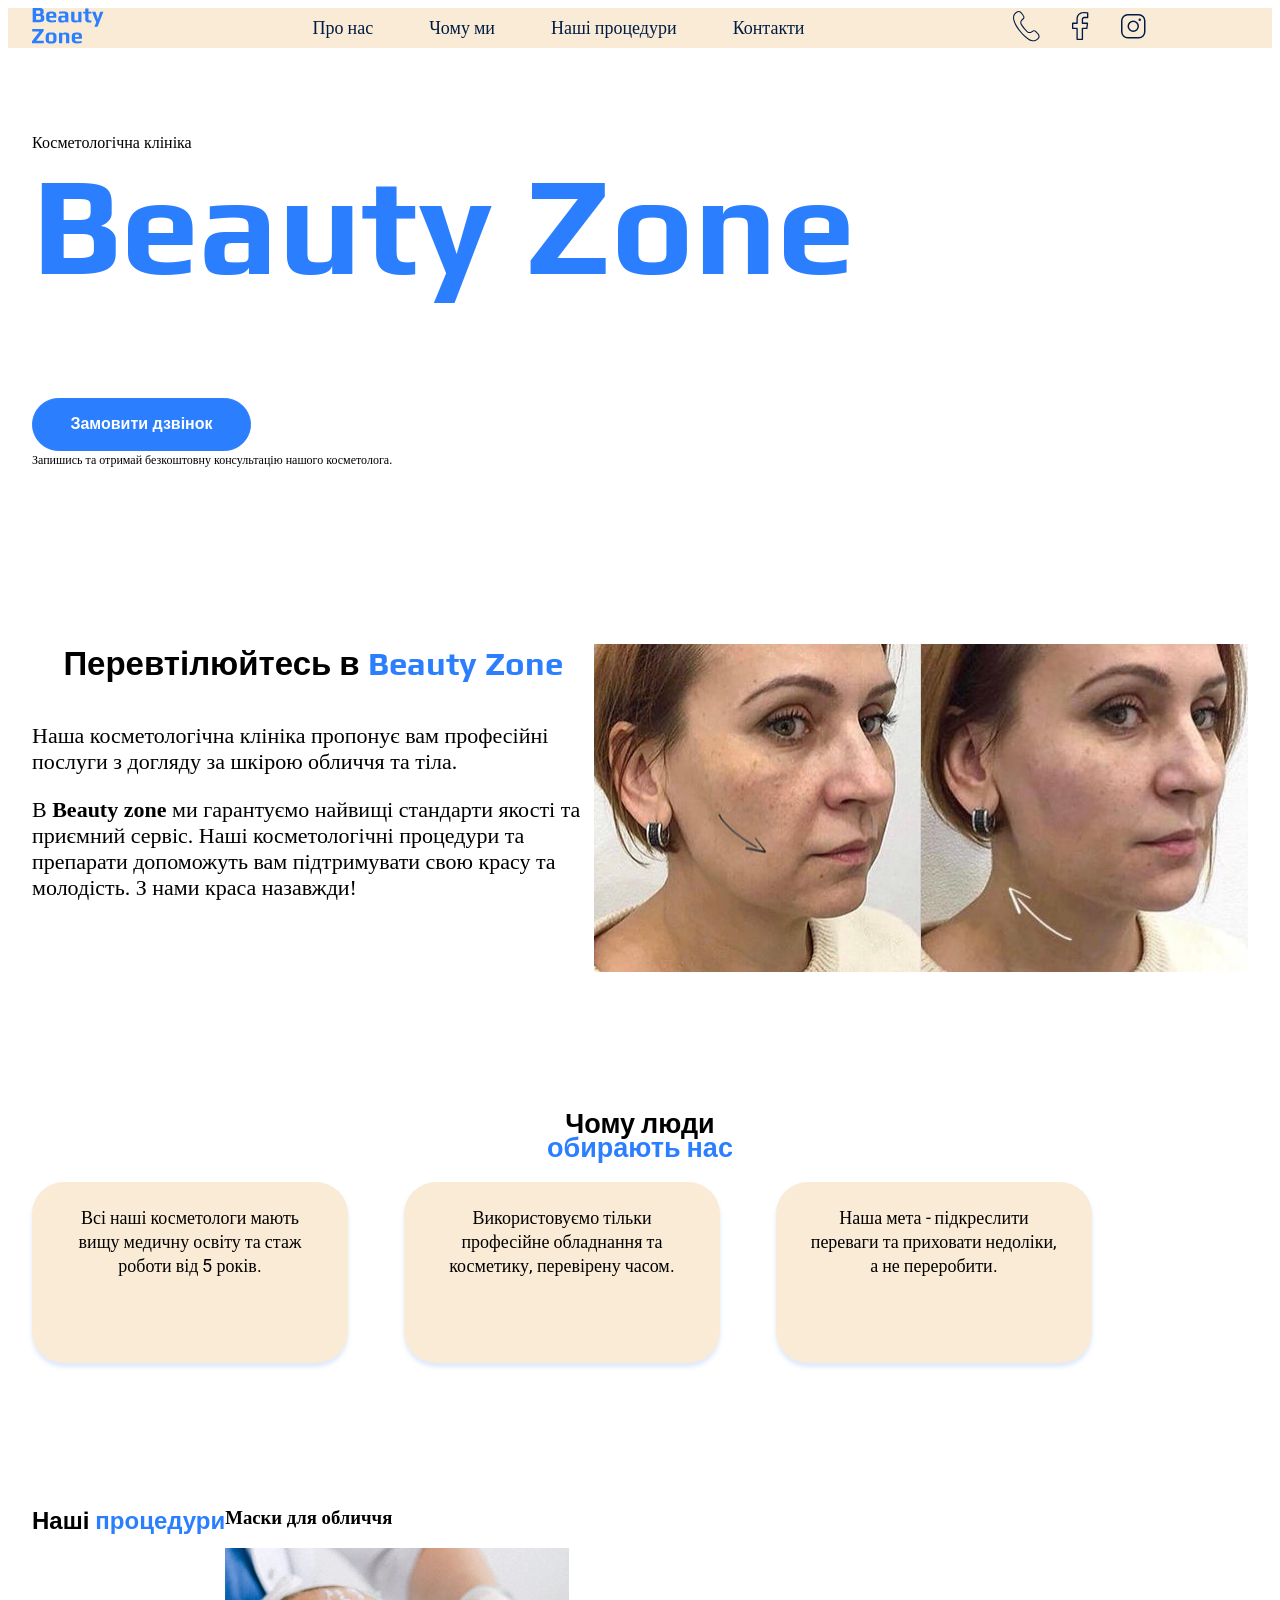
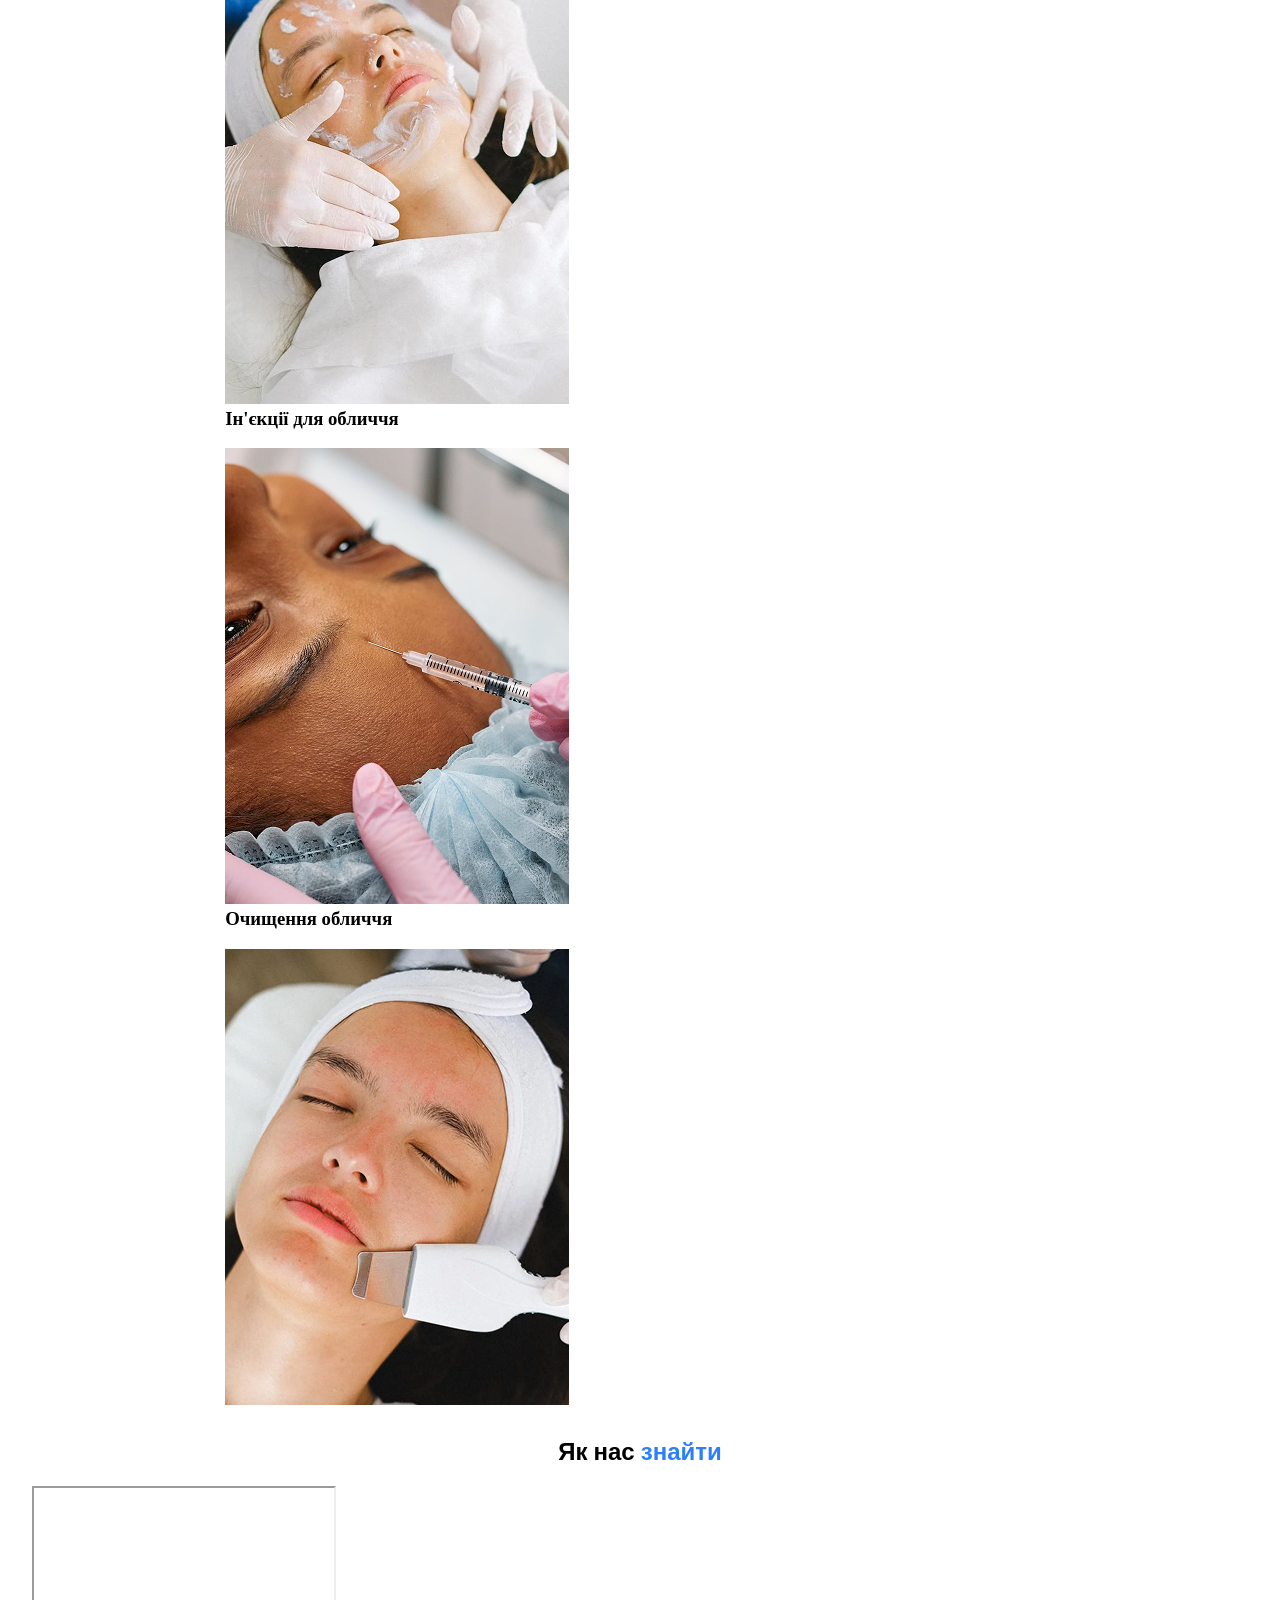
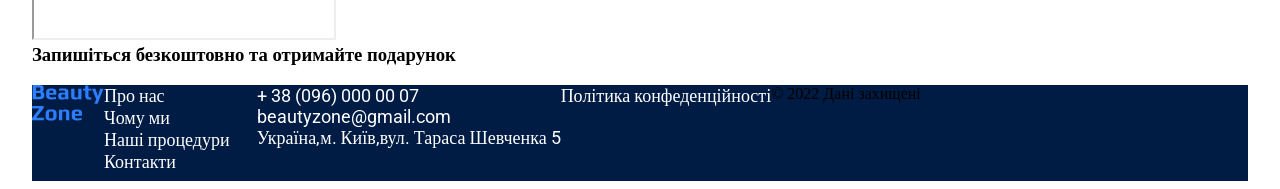
==== index.html @ d7141990 "111" ====
<!doctype html>
<html lang="uk">
  <head>
    <meta charset="UTF-8" />
    <meta http-equiv="X-UA-Compatible" content="IE=edge" />
    <meta name="viewport" content="width=device-width, initial-scale=1.0" />
    <title>Косметологічна клініка</title>
    <link rel="stylesheet" href="./css/style.css" />
  </head>
  <body>
    <header>
      <div class="container">
        <div class="header-container">
          <a href="#"><img src="./images/logo.svg" alt="Логотип" /> </a>
          <nav class="header-nav">
            <ul class="header-menu">
              <li><a class="header-link" href="#aboutus">Про нас</a></li>
              <li><a class="header-link" href="#Why_choose_us">Чому ми</a></li>
              <li>
                <a class="header-link" href="#our_procedures">Наші процедури</a>
              </li>
              <li><a class="header-link" href="#contacts">Контакти</a></li>
            </ul>
          </nav>
          <div class="follow-us-container">
            <ul class="follow-us">
              <li>
                <a href="#"><img src="./images/call.svg" alt="call" /></a>
              </li>
              <li>
                <a href="#"><img src="./images/facebook.svg" alt="FB" /></a>
              </li>
              <li>
                <a href="#"><img src="./images/Insta.svg" alt="insta" /></a>
              </li>
            </ul>
          </div>
        </div>
      </div>
    </header>
    <main>
      <section class="mainSection">
        <div class="container">
          <div class="maintitle-container">
            <p>Косметологічна клініка</p>
            <h1 class="main-title">Beauty Zone</h1>
            <button class="button-primary" type="button">
              Замовити дзвінок
            </button>
            <p class="button-paragraf">
              Запишись та отримай безкоштовну консультацію нашого косметолога.
            </p>
          </div>
        </div>
      </section>
      <section class="aboutus-section" id="aboutus">
        <div class="container">
          <div class="aboutus-container">
            <div class="aboutus-text">
              <h2 class="aboutus section-title">
                Перевтілюйтесь в <span class="title-span">Beauty Zone</span>
              </h2>
              <p>
                Наша косметологічна клініка пропонує вам професійні послуги з
                догляду за шкірою обличчя та тіла.
              </p>
              <p>
                B <b>Beauty zone</b> ми гарантуємо найвищі стандарти якості та
                приємний сервіс. Наші косметологічні процедури та препарати
                допоможуть вам підтримувати свою красу та молодість. З нами
                краса назавжди!
              </p>
            </div>
            <img src="./images/beautydown.jpg" alt="beautydown" />
            <img src="./images/beautyup.jpg" alt="beautyup" />
          </div>
        </div>
      </section>
      <section class="Whychooseus-section" id="Why_choose_us">
        <div class="container">
          <h2 class="section-title">
            Чому люди <br />
            <span class="title-span">обирають нас</span>
          </h2>
          <div class="Whychooseus-container">
            <div class="card Why-chooseus-1">
              <p>
                Всі наші косметологи мають вищу медичну освіту та стаж роботи
                від 5 років.
              </p>
            </div>
            <div class="card Why-chooseus-2">
              <p>
                Використовуємо тільки професійне обладнання та косметику,
                перевірену часом.
              </p>
            </div>
            <div class="card Why-chooseus-3">
              <p>
                Наша мета - підкреслити переваги та приховати недоліки, а не
                переробити.
              </p>
            </div>
          </div>
        </div>
      </section>
      <section class="ourprocedures-section" id="our_procedures">
        <div class="container">
          <div class="ourprocedures-container">
            <h2 class="section-title">
              Наші <span class="title-span">процедури</span>
            </h2>
            <ul>
              <li>
                <h3>Маски для обличчя</h3>
                <img src="./images/face_mask.png" alt="face_mask" />
              </li>
              <li>
                <h3>Ін'єкції для обличчя</h3>
                <img src="./images/injections.png" alt="injections" />
              </li>
              <li>
                <h3>Очищення обличчя</h3>
                <img src="./images/cleansing.png" alt="cleansing" />
              </li>
            </ul>
          </div>
        </div>
      </section>
      <section class="contacts" id="contacts">
        <div class="container">
          <h2 class="section-title">
            Як нас <span class="title-span">знайти</span>
          </h2>
          <iframe
            class="contact-section__map"
            src="https://www.google.com/maps/embed?pb=!1m18!1m12!1m3!1d2540.1638708344112!2d30.48904481563916!3d50.456673094797736!2m3!1f0!2f0!3f0!3m2!1i1024!2i768!4f13.1!3m3!1m2!1s0x40d4ce637bfe1717%3A0x5370c2254ad1b952!2z0YPQuy4g0KHQtdGH0LXQstGL0YUg0KHRgtGA0LXQu9GM0YbQvtCyLCA1NCwg0JrQuNC10LIsIDAyMDAw!5e0!3m2!1sru!2sua!4v1676051015463!5m2!1sru!2sua"
            allowfullscreen=""
            loading="lazy"
            referrerpolicy="no-referrer-when-downgrade"
          ></iframe>
          <article>
            <h3>Запишіться <span>безкоштовно</span> та отримайте подарунок</h3>
          </article>
        </div>
      </section>
    </main>
    <footer>
      <div class="container">
        <div class="footer-container">
          <a href="#"><img src="./images/logo.svg" alt="Логотип" /> </a>
          <nav class="footer-nav">
            <ul class="footer menu">
              <li><a class="footer-link" href="#aboutus">Про нас</a></li>
              <li><a class="footer-link" href="#Why_choose_us">Чому ми</a></li>
              <li>
                <a class="footer-link" href="#our_procedures">Наші процедури</a>
              </li>
              <li><a class="footer-link" href="#contacts">Контакти</a></li>
            </ul>
          </nav>
          <ul class="follow us">
            <li>
              <a href="#"><img src="./images/call.svg" alt="call" /></a>
            </li>
            <li>
              <a href="#"><img src="./images/facebook.svg" alt="FB" /></a>
            </li>
            <li>
              <a href="#"><img src="./images/Insta.svg" alt="insta" /></a>
            </li>
          </ul>

          <address>
            <ul>
              <li>
                <a class="footer-link" href="tel:+380960000007"
                  >+ 38 (096) 000 00 07
                </a>
              </li>
              <li>
                <a
                  class="footer-link"
                  href="mailto:beautyzone@gmail.com"
                  target="_blank"
                  >beautyzone@gmail.com
                </a>
              </li>
              <li>
                <a
                  class="footer-link"
                  href="https://maps.app.goo.gl/57GWbXiyNkMdQF5n7"
                  >Україна,м. Київ,вул. Тараса Шевченка 5
                </a>
              </li>
            </ul>
          </address>
          <a class="footer-link" href="#" target="_blank"
            >Політика конфеденційності
          </a>
          <p>&copy; 2022 Дані захищені</p>
        </div>
      </div>
    </footer>
  </body>
</html>
---- css/style.css ----
/*Styles base*/
/*FONTS*/
/* play-regular - latin */
@font-face {
  font-display: swap;
  font-weight: 400;
  src: url('../fonts/play-v21-latin-regular.woff2') format('woff2');
}
/* play-700 - latin */
@font-face {
  font-display: swap;
  font-family: 'Play';
  font-weight: 700;
  src: url('../fonts/play-v21-latin-700.woff2') format('woff2');
}
/* roboto-regular - latin */
@font-face {
  font-display: swap;
  font-family: 'Roboto';
  font-weight: 400;
  src: url('../fonts/roboto-v51-latin-regular.woff2') format('woff2'); /* Chrome 36+, Opera 23+, Firefox 39+, Safari 12+, iOS 10+ */
}
/* roboto-600 - latin */
@font-face {
  font-display: swap;
  font-weight: 600;
  src: url('../fonts/roboto-v51-latin-600.woff2') format('woff2');
}
/*####*/
/*base*/
* {
  box-sizing: border-box; /*Візуальна модель форматування ,обнуляя відступи по замовченню*/
}
:root {
  --color-brand: #2b7fff;
  --primary: #011c44;
  --secondary1: black;
}
.container {
  width: 100%;
  max-width: 1284px;
  margin: 0 auto; /*Центрування контенеру*/
  padding: 0 24px; /*Щоб не прилипало*/
}
h1,
h2,
h3,
h4,
h5,
h6,
p {
  margin-top: 0;
}
/*Style-link*/
ul {
  margin: 0px;
  padding: 0px;
  list-style-type: none;
}
.title-span {
  color: var(--color-brand);
}
.header-link,
.footer-link {
  font-style: normal;
  font-weight: 400;
  font-family: 'Roboto';
}
/*####-----####*/
/*Header*/
header {
  background-color: antiquewhite;
}

.header-container {
  display: flex;
  justify-content: space-around;
  align-items: center;
  gap: 48px;
}
.header-link {
  color: #011c44;
  text-decoration: none;
  font-size: 18px;
  font-weight: 400;
}
.header-link:hover {
  color: var(--color-brand);
}
.header-nav {
  display: flex;
  flex-grow: 1;
  justify-content: space-around;
  align-items: center;
}
.header-menu {
  display: flex;
  gap: 56px;
}

.follow-us {
  display: flex;
  gap: 32px;
  align-items: center;
  margin-right: 102px;
  justify-content: space-around;
  flex-grow: 1;
}
.section-title {
  font-family: 'Play', sans-serif;
  text-align: center;
}
/*####-----####*/
/*Main Section*/
.mainSection {
  padding-top: 86px;
  padding-bottom: 163px;
}
/*.maintitle-container {
  display: flex;
}*/
.main-title {
  font-weight: 700;
  font-size: 140px;
  line-height: 81%;
  text-transform: capitalize;
  text-align: left;
  font-family: 'Play';
  color: var(--color-brand);
}

/*Style-button*/
.button-primary {
  color: white;
  font-weight: 600;
  font-size: 16px;
  background-color: var(--color-brand);
  border: 1px solid var(--color-brand);
  border-radius: 32px;
  padding: 16px 32px;
  width: 219px;
  height: 53px;
  cursor: pointer;
}
.button-primary:hover {
  color: black;
  background-color: transparent;
}
/*####-----####*/
/*aboutus-section*/
.aboutus-container {
  display: flex;
  margin-bottom: 140px;
  justify-content:;
}
.button-paragraf {
  font-weight: 400;
  font-size: 12px;
  line-height: 150%;
}
.aboutus-section {
  text-align: left;
  font-weight: 400;
  font-size: 22px;
}
aboutus-text {
  max-width: 674px;
}

.aboutus {
  margin-bottom: 40px;
}
/*####-----####*/
/*Why-choose-us-section*/
.Whychooseus-container {
  display: flex;
  gap: 56px;
}
.Whychooseus-section {
  font-weight: 400;
  font-size: 18px;
  line-height: 133%;
  /*text-align: center;*/
  color: #000;
  padding-bottom: 72px;
}
.Whychooseus-container {
  flex-basis: calc(100%-112px / 3);
  flex-wrap: wrap;
}
.card {
  border-radius: 32px;
  width: 316px;
  height: 181px;
  box-shadow: 0 4px 4px 0 rgba(168, 198, 245, 0.38);
  background: antiquewhite;
  padding: 24px 32px;
  font-family: 'Roboto';
  font-weight: 400;
  font-size: 18px;
  line-height: 133%;
  text-align: center;
}

/*####-----####*/
/*our-procedures-section*/
.ourprocedures-section {
  padding-bottom: 29px;
  padding-top: 72px;
}
.ourprocedures-container {
  display: flex;
}

/*####-----####*/
/*footer*/
.footer-container {
  display: flex;
  background-color: var(--primary);
}
.footer-link {
  color: #fff;
  text-decoration: none;
  font-weight: 400;
  font-size: 18px;
}
.footer-link:hover {
  color: var(--color-brand);
  text-decoration: none;
}
/*####-----####*/
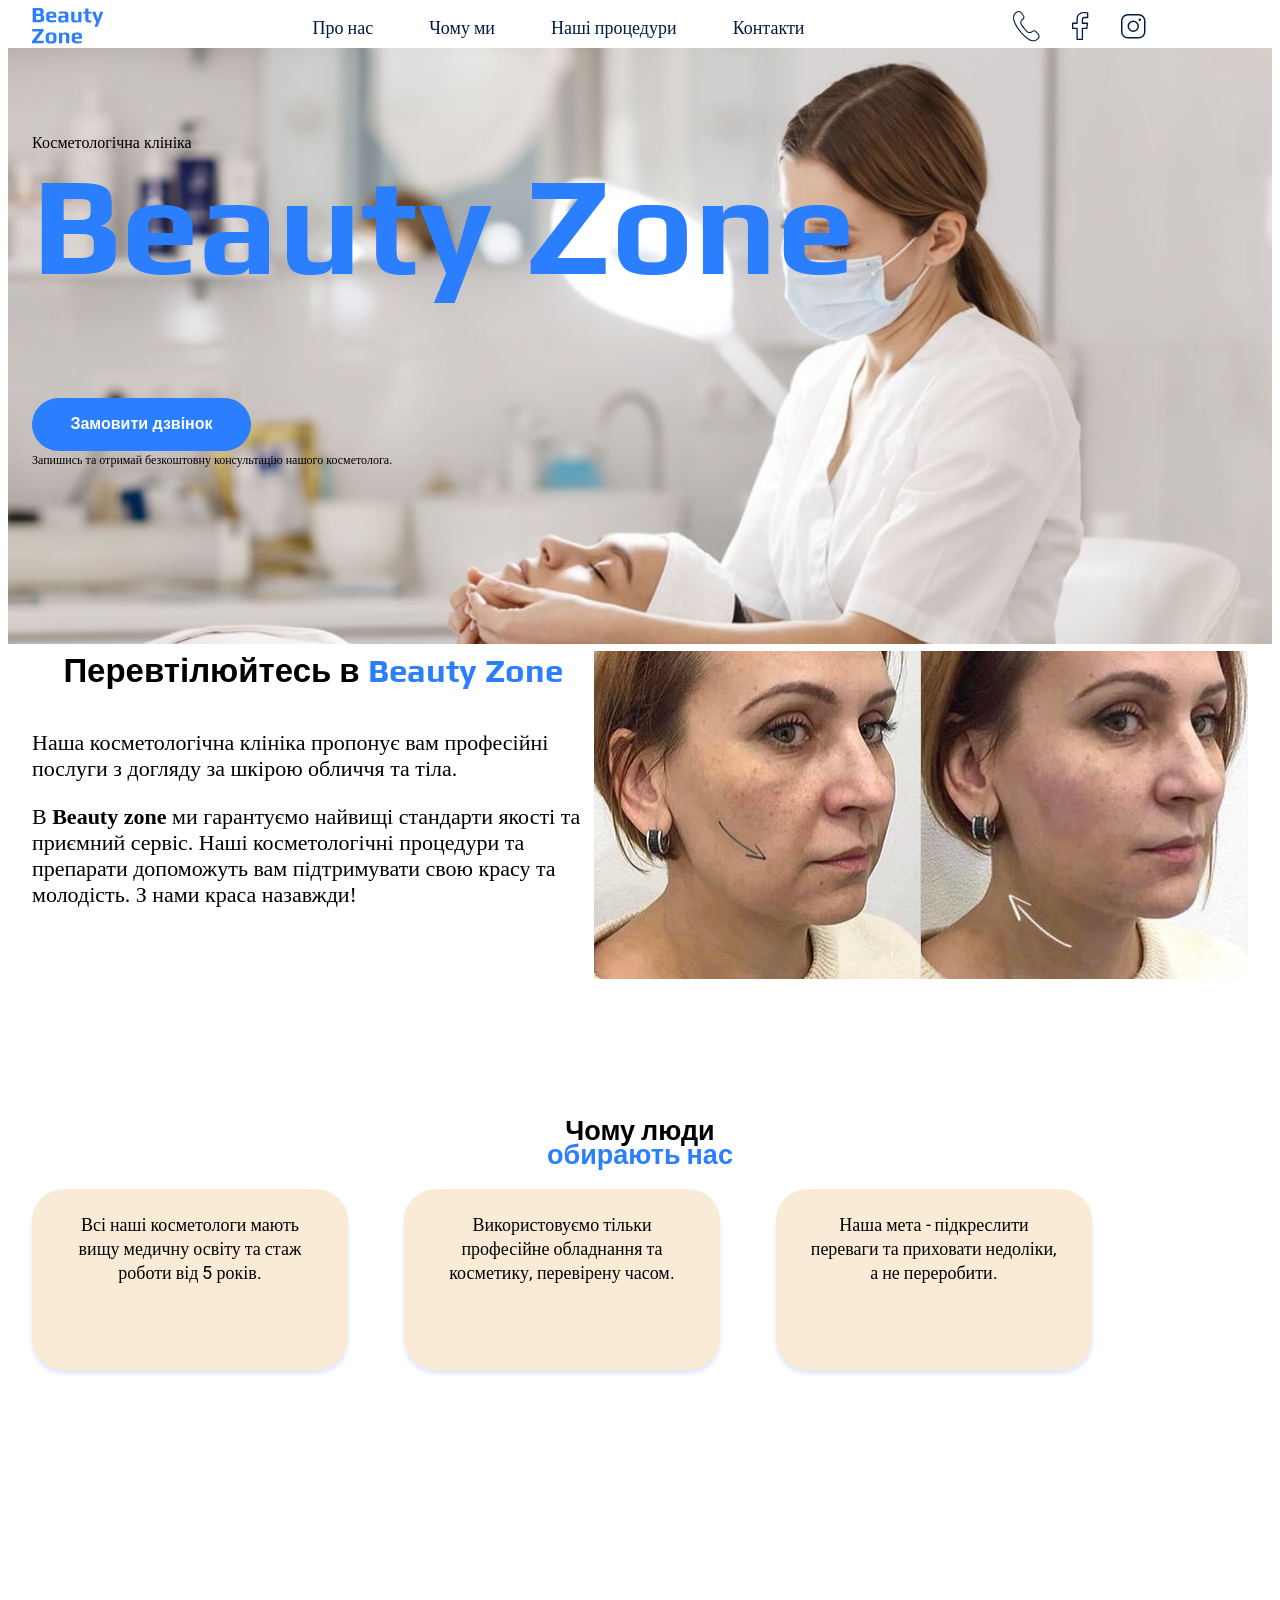
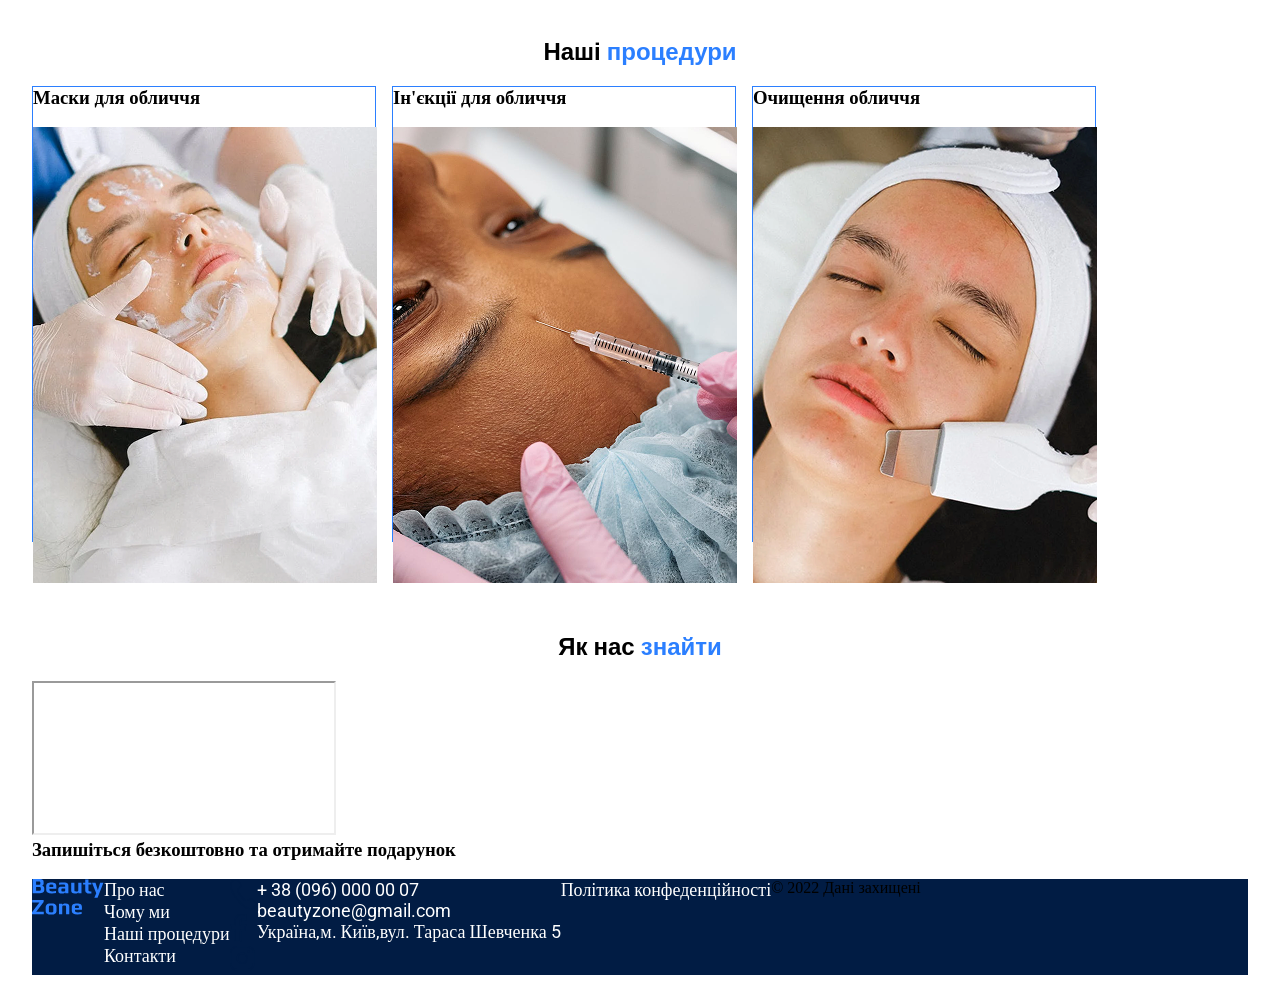
==== commit 378e5468: "HW2work--" ====
--- a/index.html
+++ b/index.html
@@ -106,20 +106,20 @@
       </section>
       <section class="ourprocedures-section" id="our_procedures">
         <div class="container">
+          <h2 class="section-title">
+            Наші <span class="title-span">процедури</span>
+          </h2>
           <div class="ourprocedures-container">
-            <h2 class="section-title">
-              Наші <span class="title-span">процедури</span>
-            </h2>
-            <ul>
-              <li>
+            <ul class="procedure-list">
+              <li class="list-services">
                 <h3>Маски для обличчя</h3>
                 <img src="./images/face_mask.png" alt="face_mask" />
               </li>
-              <li>
+              <li class="list-services"">
                 <h3>Ін'єкції для обличчя</h3>
                 <img src="./images/injections.png" alt="injections" />
               </li>
-              <li>
+              <li class="list-services">
                 <h3>Очищення обличчя</h3>
                 <img src="./images/cleansing.png" alt="cleansing" />
               </li>
--- a/css/style.css
+++ b/css/style.css
@@ -69,7 +69,7 @@
 /*####-----####*/
 /*Header*/
 header {
-  background-color: antiquewhite;
+  /*background-color: antiquewhite;*/
 }
 
 .header-container {
@@ -115,6 +115,11 @@
 .mainSection {
   padding-top: 86px;
   padding-bottom: 163px;
+  background-image: url(../images/header_background.jpg);
+  background-repeat: no-repeat;
+  background-position: center top;
+  background-size: cover;
+  margin-bottom: 7px;
 }
 /*.maintitle-container {
   display: flex;
@@ -183,6 +188,7 @@
   /*text-align: center;*/
   color: #000;
   padding-bottom: 72px;
+  margin-bottom: 124px;
 }
 .Whychooseus-container {
   flex-basis: calc(100%-112px / 3);
@@ -208,10 +214,22 @@
   padding-bottom: 29px;
   padding-top: 72px;
 }
-.ourprocedures-container {
-  display: flex;
-}
-
+
+/*.ourprocedures-container {
+  display: flex;
+}*/
+.procedure-list {
+  display: flex;
+  flex-wrap: wrap;
+  gap: 16px;
+  margin-bottom: 62px;
+}
+.list-services {
+  /* border-radius: 120px 4px;*/
+  width: 344px;
+  height: 456px;
+  border: 1px solid #2b7fff;
+}
 /*####-----####*/
 /*footer*/
 .footer-container {
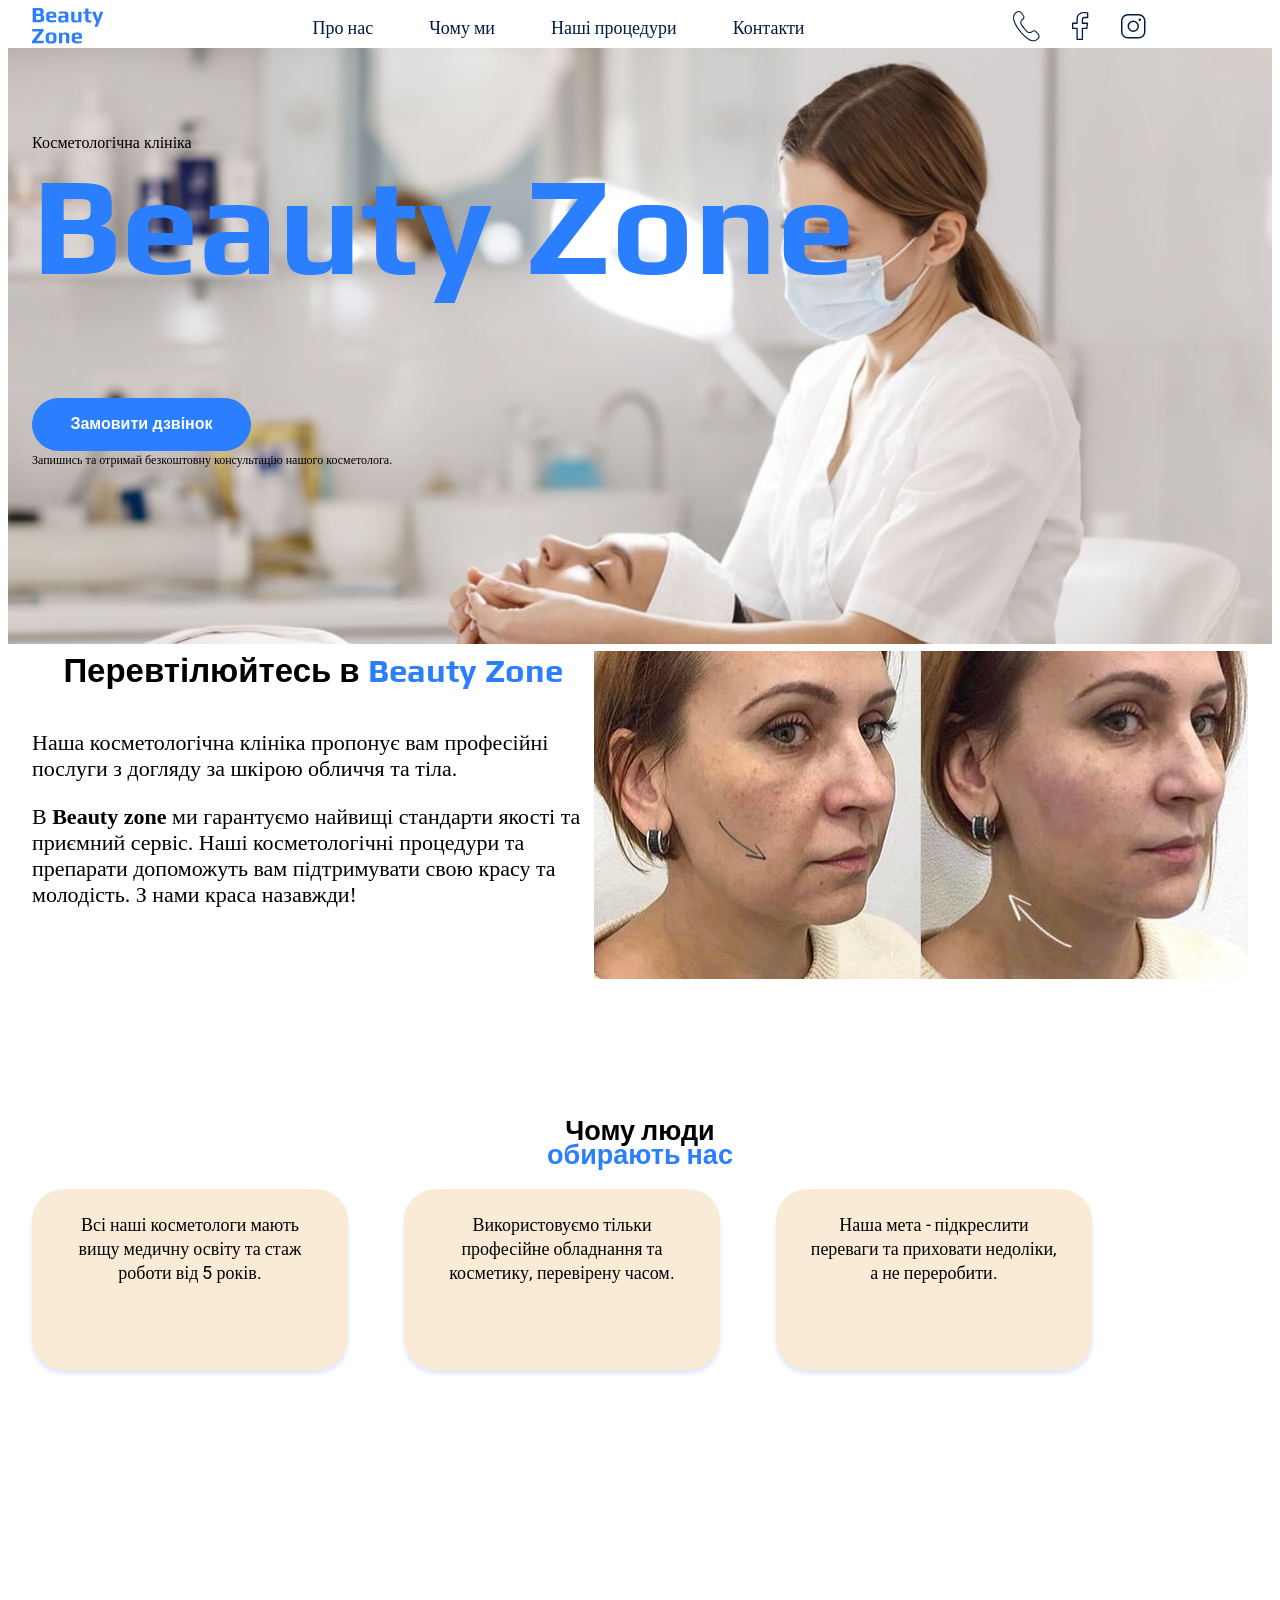
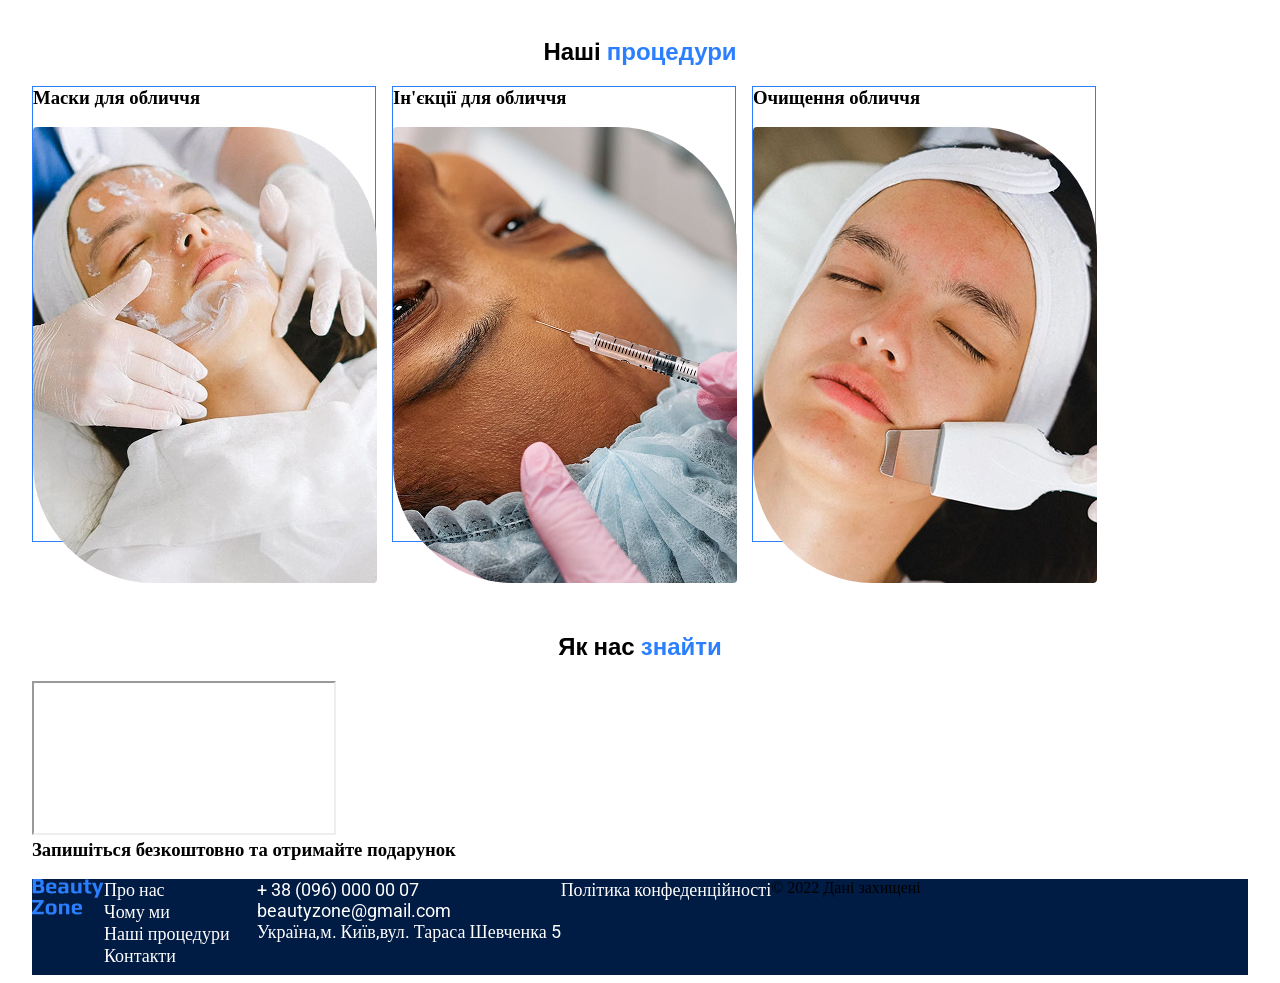
==== commit 8a8c0c29: "hw" ====
--- a/index.html
+++ b/index.html
@@ -113,15 +113,15 @@
             <ul class="procedure-list">
               <li class="list-services">
                 <h3>Маски для обличчя</h3>
-                <img src="./images/face_mask.png" alt="face_mask" />
+                <img class="images-rectangl" src="./images/face_mask.png" alt="face_mask" />
               </li>
               <li class="list-services"">
                 <h3>Ін'єкції для обличчя</h3>
-                <img src="./images/injections.png" alt="injections" />
+                <img class="images-rectangl"src="./images/injections.png" alt="injections" />
               </li>
               <li class="list-services">
                 <h3>Очищення обличчя</h3>
-                <img src="./images/cleansing.png" alt="cleansing" />
+                <img class="images-rectangl"src="./images/cleansing.png" alt="cleansing" />
               </li>
             </ul>
           </div>
@@ -145,7 +145,7 @@
         </div>
       </section>
     </main>
-    <footer>
+    <footer class="footer">
       <div class="container">
         <div class="footer-container">
           <a href="#"><img src="./images/logo.svg" alt="Логотип" /> </a>
--- a/css/style.css
+++ b/css/style.css
@@ -229,6 +229,17 @@
   width: 344px;
   height: 456px;
   border: 1px solid #2b7fff;
+  flex-basis: calc(100%-32px / 3);
+  flex-wrap: wrap;
+}
+.images-rectangl {
+  border-radius: 4px 120px;
+  background: linear-gradient(
+    180deg,
+    rgba(1, 28, 68, 0) 47.4%,
+    rgba(1, 28, 68, 0.73) 82.66%,
+    #011c44 99.06%
+  );
 }
 /*####-----####*/
 /*footer*/
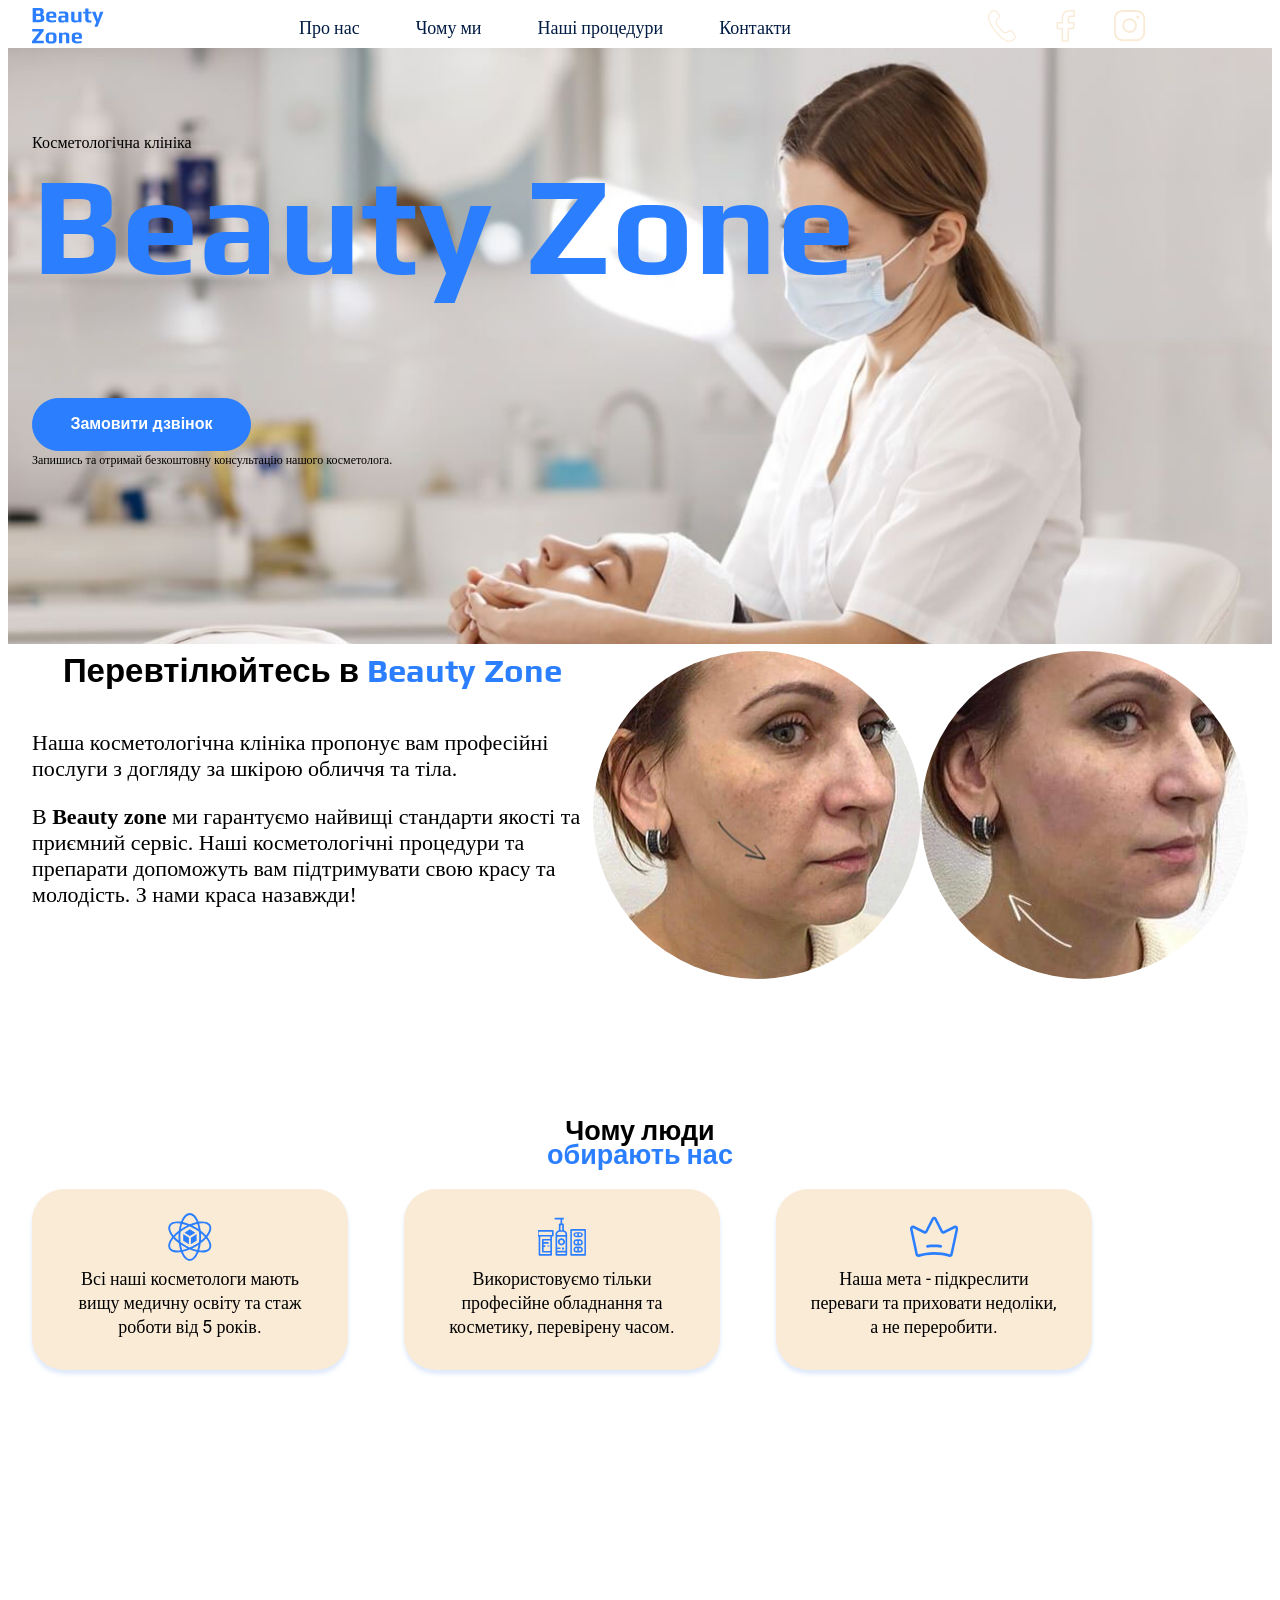
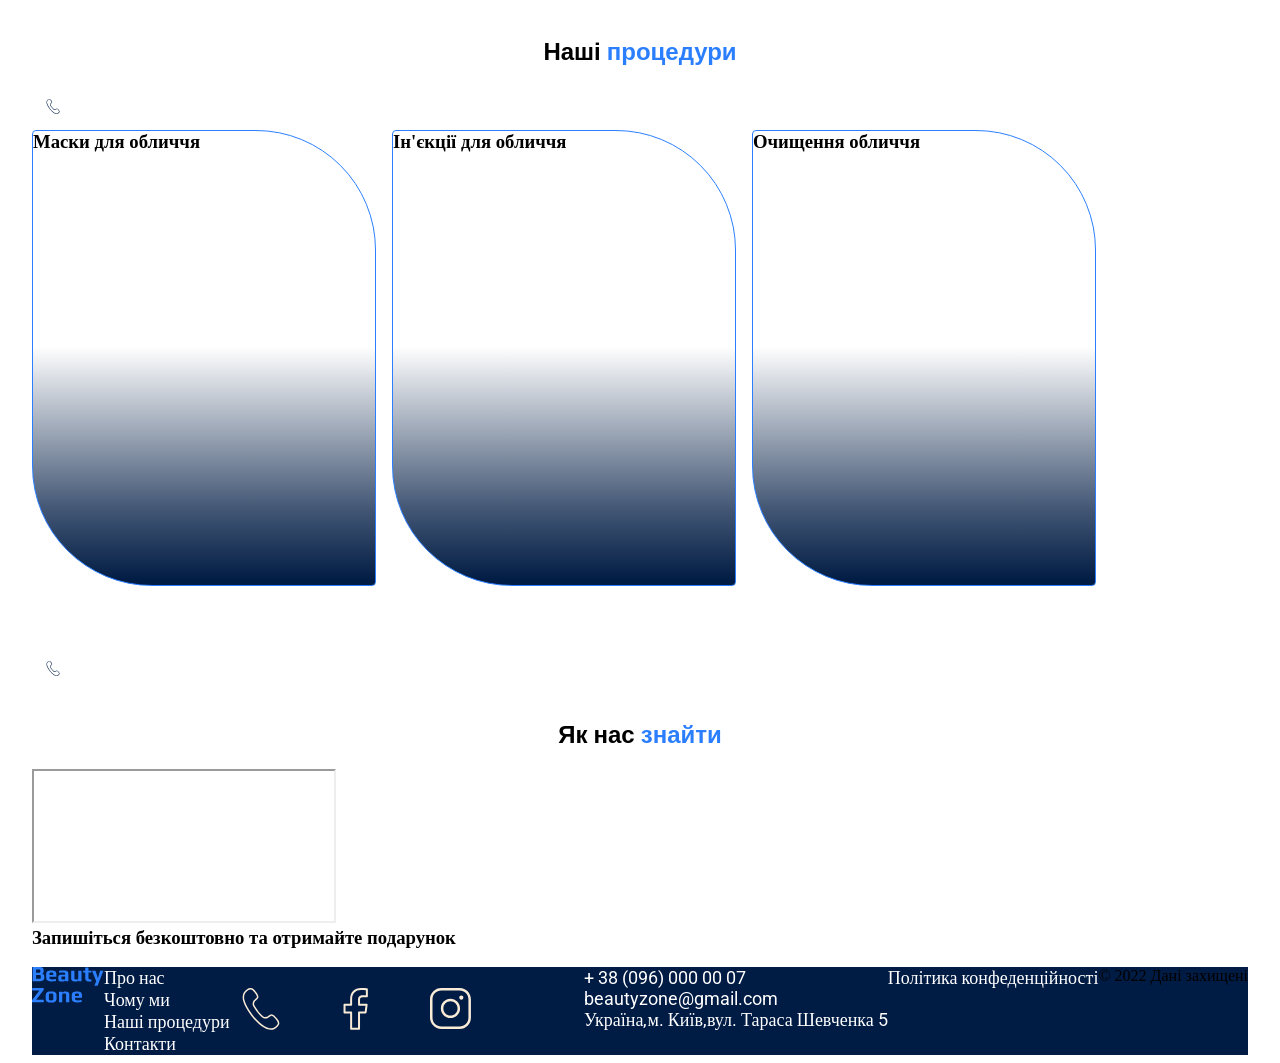
==== commit 6e404e34: "HW2 31 all" ====
--- a/index.html
+++ b/index.html
@@ -25,13 +25,25 @@
           <div class="follow-us-container">
             <ul class="follow-us">
               <li>
-                <a href="#"><img src="./images/call.svg" alt="call" /></a>
-              </li>
-              <li>
-                <a href="#"><img src="./images/facebook.svg" alt="FB" /></a>
-              </li>
-              <li>
-                <a href="#"><img src="./images/Insta.svg" alt="insta" /></a>
+                <a href="#">
+                  <svg class="icon-follow-us" width="32" height="32">
+                    <use href="./images/Icons.svg#icon-telephone-icon"></use>
+                  </svg>
+                </a>
+              </li>
+              <li>
+                <a href="#">
+                  <svg class="icon-follow-us" width="32" height="32">
+                    <use href="./images/Icons.svg#icon-Facebook-iconr"></use>
+                  </svg>
+                </a>
+              </li>
+              <li>
+                <a href="#">
+                  <svg class="icon-follow-us" width="32" height="32">
+                    <use href="./images/Icons.svg#icon-Instagram-icon"></use>
+                  </svg>
+                </a>
               </li>
             </ul>
           </div>
@@ -71,8 +83,12 @@
                 краса назавжди!
               </p>
             </div>
-            <img src="./images/beautydown.jpg" alt="beautydown" />
-            <img src="./images/beautyup.jpg" alt="beautyup" />
+            <img
+              class="beauty"
+              src="./images/beautydown.jpg"
+              alt="beautydown"
+            />
+            <img class="beauty" src="./images/beautyup.jpg" alt="beautyup" />
           </div>
         </div>
       </section>
@@ -84,18 +100,27 @@
           </h2>
           <div class="Whychooseus-container">
             <div class="card Why-chooseus-1">
+              <svg class="Why-us">
+                <use href="./images/Icons.svg#icon-experience"></use>
+              </svg>
               <p>
                 Всі наші косметологи мають вищу медичну освіту та стаж роботи
                 від 5 років.
               </p>
             </div>
             <div class="card Why-chooseus-2">
+              <svg class="Why-us">
+                <use href="./images/Icons.svg#icon-equipment"></use>
+              </svg>
               <p>
                 Використовуємо тільки професійне обладнання та косметику,
                 перевірену часом.
               </p>
             </div>
             <div class="card Why-chooseus-3">
+              <svg class="Why-us">
+                <use href="./images/Icons.svg#icon-advantages"></use>
+              </svg>
               <p>
                 Наша мета - підкреслити переваги та приховати недоліки, а не
                 переробити.
@@ -110,20 +135,42 @@
             Наші <span class="title-span">процедури</span>
           </h2>
           <div class="ourprocedures-container">
+            <button class="arrows" type="button">
+              <svg class="arrows-icon">
+                <use href="./images/Icons.svg#icon-arrow-left"></use>
+              </svg>
+            </button>
             <ul class="procedure-list">
               <li class="list-services">
                 <h3>Маски для обличчя</h3>
-                <img class="images-rectangl" src="./images/face_mask.png" alt="face_mask" />
-              </li>
-              <li class="list-services"">
+                <!--<img
+                  class="images-rectangl"
+                  src="./images/face_mask.png"
+                  alt="face_mask"
+                />  -->
+              </li>
+              <li class="list-services">
                 <h3>Ін'єкції для обличчя</h3>
-                <img class="images-rectangl"src="./images/injections.png" alt="injections" />
+                <!-- <img
+                  class="images-rectangl"
+                  src="./images/injections.png"
+                  alt="injections"
+                /> -->
               </li>
               <li class="list-services">
                 <h3>Очищення обличчя</h3>
-                <img class="images-rectangl"src="./images/cleansing.png" alt="cleansing" />
-              </li>
-            </ul>
+                <!-- <img
+                  class="images-rectangl"
+                  src="./images/cleansing.png"
+                  alt="cleansing"
+                /> -->
+              </li>
+            </ul>
+            <button class="arrows" type="button">
+              <svg class="arrows-icon" width="44" height="44">
+                <use href="./images/Icons.svg#icon-arrow-right"></use>
+              </svg>
+            </button>
           </div>
         </div>
       </section>
@@ -159,15 +206,27 @@
               <li><a class="footer-link" href="#contacts">Контакти</a></li>
             </ul>
           </nav>
-          <ul class="follow us">
+          <ul class="follow-us">
             <li>
-              <a href="#"><img src="./images/call.svg" alt="call" /></a>
+              <a href="#">
+                <svg class="icon-follow-us" width="42" height="42">
+                  <use href="./images/Icons.svg#icon-telephone-icon"></use>
+                </svg>
+              </a>
             </li>
             <li>
-              <a href="#"><img src="./images/facebook.svg" alt="FB" /></a>
+              <a href="#">
+                <svg class="icon-follow-us" width="42" height="42">
+                  <use href="./images/Icons.svg#icon-Facebook-iconr"></use>
+                </svg>
+              </a>
             </li>
             <li>
-              <a href="#"><img src="./images/Insta.svg" alt="insta" /></a>
+              <a href="#">
+                <svg class="icon-follow-us" width="42" height="42">
+                  <use href="./images/Icons.svg#icon-Instagram-icon"></use>
+                </svg>
+              </a>
             </li>
           </ul>
 
--- a/css/style.css
+++ b/css/style.css
@@ -35,6 +35,7 @@
   --color-brand: #2b7fff;
   --primary: #011c44;
   --secondary1: black;
+  --background1: #fff;
 }
 .container {
   width: 100%;
@@ -105,6 +106,10 @@
   margin-right: 102px;
   justify-content: space-around;
   flex-grow: 1;
+}
+.icon-follow-us {
+  /* fill: var(--background1);*/
+  fill: antiquewhite;
 }
 .section-title {
   font-family: 'Play', sans-serif;
@@ -156,7 +161,7 @@
 .aboutus-container {
   display: flex;
   margin-bottom: 140px;
-  justify-content:;
+  /*justify-content:;*/
 }
 .button-paragraf {
   font-weight: 400;
@@ -174,6 +179,11 @@
 
 .aboutus {
   margin-bottom: 40px;
+}
+.beauty {
+  width: 335px;
+  height: 328px;
+  border-radius: 50%;
 }
 /*####-----####*/
 /*Why-choose-us-section*/
@@ -191,7 +201,7 @@
   margin-bottom: 124px;
 }
 .Whychooseus-container {
-  flex-basis: calc(100%-112px / 3);
+  flex-basis: calc(100%-112px / 3); /*для адаптивності*/
   flex-wrap: wrap;
 }
 .card {
@@ -207,6 +217,11 @@
   line-height: 133%;
   text-align: center;
 }
+.Why-us {
+  fill: var(--color-brand);
+  width: 48px;
+  height: 48px;
+}
 
 /*####-----####*/
 /*our-procedures-section*/
@@ -231,15 +246,38 @@
   border: 1px solid #2b7fff;
   flex-basis: calc(100%-32px / 3);
   flex-wrap: wrap;
-}
-.images-rectangl {
-  border-radius: 4px 120px;
-  background: linear-gradient(
+  background-image: linear-gradient(
     180deg,
     rgba(1, 28, 68, 0) 47.4%,
     rgba(1, 28, 68, 0.73) 82.66%,
     #011c44 99.06%
   );
+  border-radius: 4px 120px;
+  /*transform: rotate(-180deg);*/
+}
+.images-rectangl {
+  border-radius: 4px 120px;
+}
+
+/* Style arrows-button*/
+.arrows {
+  width: 44px;
+  height: 44px;
+  border-radius: 50%;
+  background-color: transparent;
+  border: 1px;
+  border-color: var(--primary);
+}
+.arrows:hover {
+  background-color: var(--color-brand);
+}
+.arrows:hover .arrows-icon {
+  fill: var(--background1);
+}
+.arrows-icon {
+  fill: var(--primary);
+  width: 18px;
+  height: 15px;
 }
 /*####-----####*/
 /*footer*/
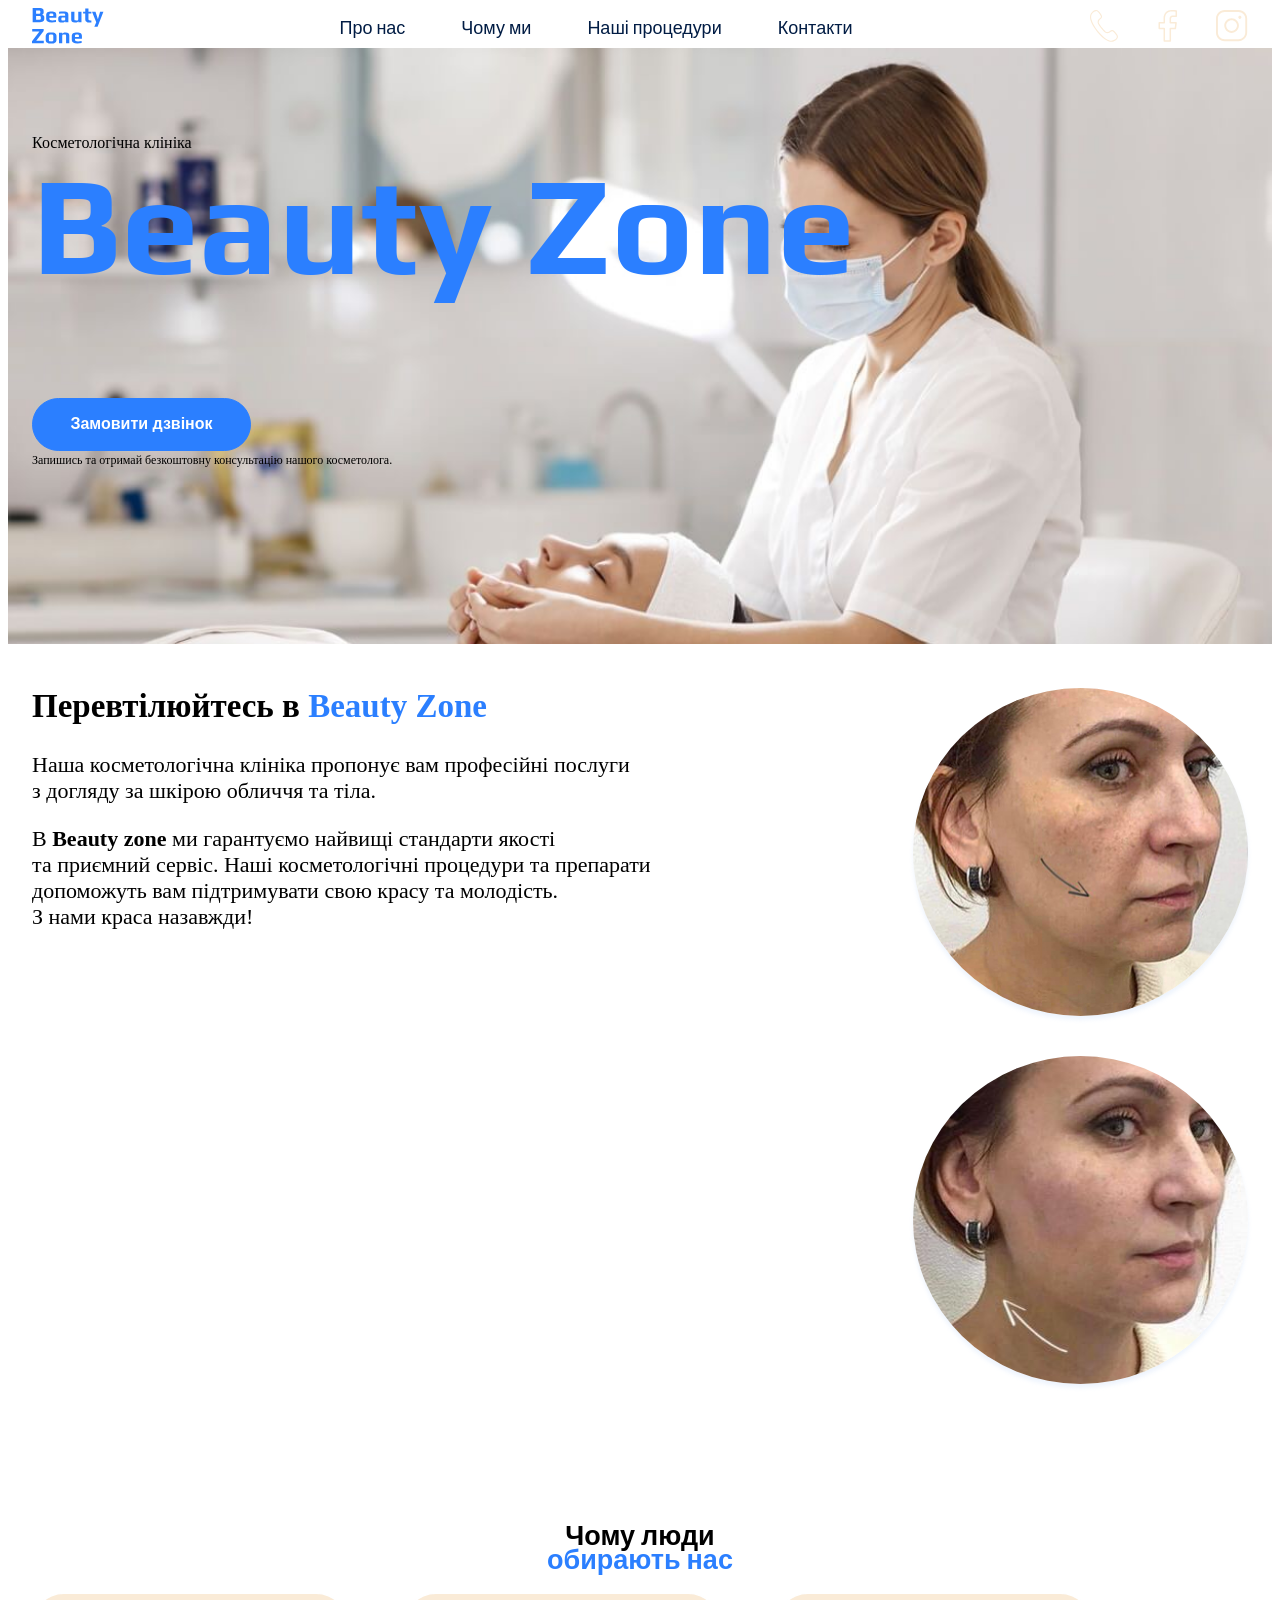
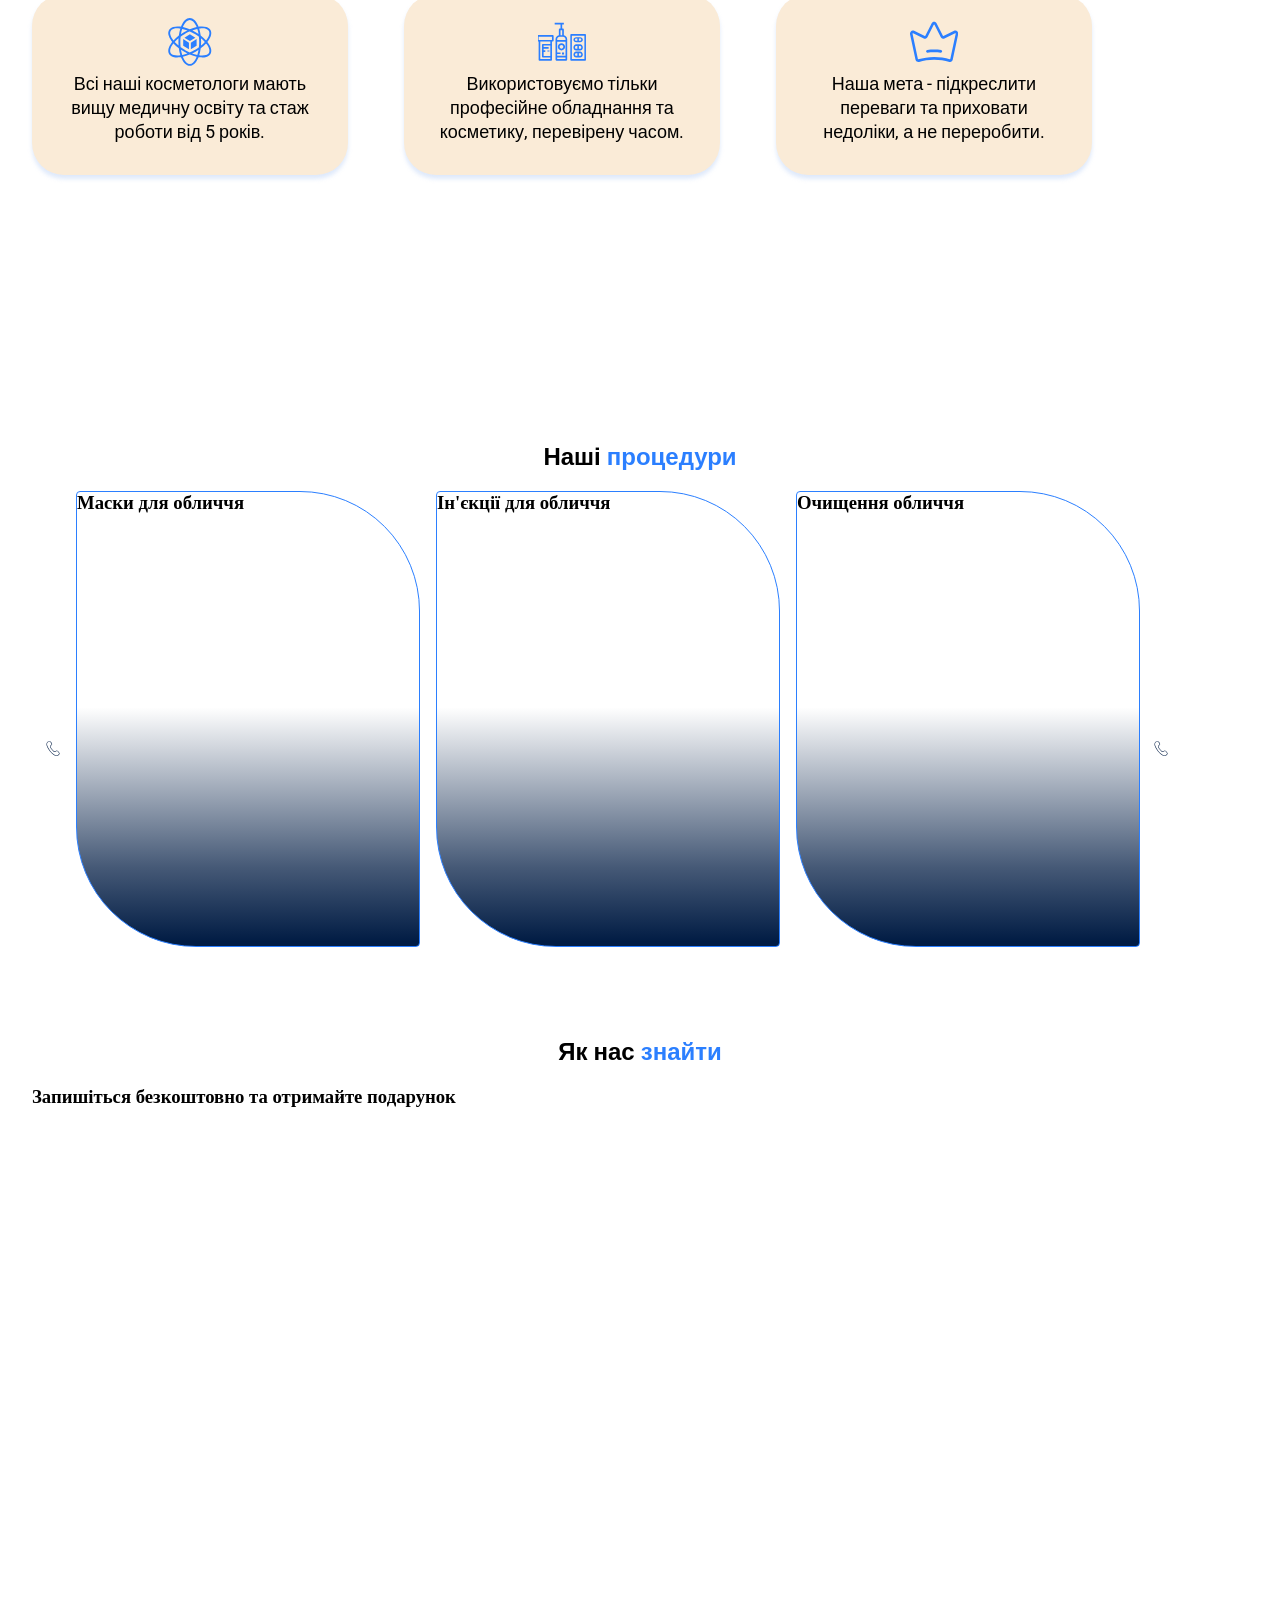
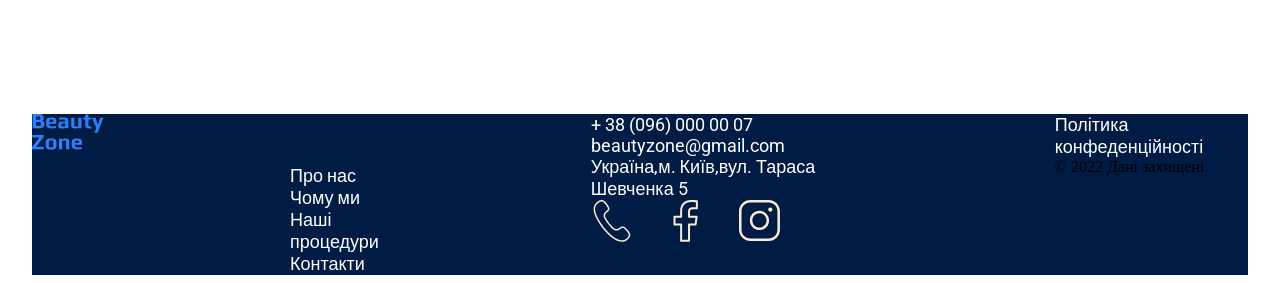
==== commit afbde2aa: "HWwork1 april" ====
--- a/index.html
+++ b/index.html
@@ -69,26 +69,34 @@
         <div class="container">
           <div class="aboutus-container">
             <div class="aboutus-text">
-              <h2 class="aboutus section-title">
+              <h2 class="aboutus-section-title">
                 Перевтілюйтесь в <span class="title-span">Beauty Zone</span>
               </h2>
-              <p>
-                Наша косметологічна клініка пропонує вам професійні послуги з
-                догляду за шкірою обличчя та тіла.
-              </p>
-              <p>
-                B <b>Beauty zone</b> ми гарантуємо найвищі стандарти якості та
-                приємний сервіс. Наші косметологічні процедури та препарати
-                допоможуть вам підтримувати свою красу та молодість. З нами
-                краса назавжди!
-              </p>
-            </div>
-            <img
-              class="beauty"
-              src="./images/beautydown.jpg"
-              alt="beautydown"
-            />
-            <img class="beauty" src="./images/beautyup.jpg" alt="beautyup" />
+              <p class="text-us">
+                Наша косметологічна клініка пропонує вам професійні послуги
+                <br />
+                з догляду за шкірою обличчя та тіла.
+              </p>
+              <p class="text-us">
+                B <b>Beauty zone</b> ми гарантуємо найвищі стандарти якості
+                <br />та приємний сервіс. Наші косметологічні процедури та
+                препарати <br />допоможуть вам підтримувати свою красу та
+                молодість.<br />
+                З нами краса назавжди!
+              </p>
+            </div>
+            <div class="beauty-img">
+              <img
+                class="beauty down"
+                src="./images/beautydown.jpg"
+                alt="beautydown"
+              />
+              <img
+                class="beauty up"
+                src="./images/beautyup.jpg"
+                alt="beautyup"
+              />
+            </div>
           </div>
         </div>
       </section>
@@ -134,38 +142,40 @@
           <h2 class="section-title">
             Наші <span class="title-span">процедури</span>
           </h2>
-          <div class="ourprocedures-container">
+          <div class="fomats-container">
             <button class="arrows" type="button">
               <svg class="arrows-icon">
                 <use href="./images/Icons.svg#icon-arrow-left"></use>
               </svg>
             </button>
-            <ul class="procedure-list">
-              <li class="list-services">
-                <h3>Маски для обличчя</h3>
-                <!--<img
+            <div class="ourprocedures-container">
+              <ul class="procedure-list">
+                <li class="list-services">
+                  <h3>Маски для обличчя</h3>
+                  <!--<img
                   class="images-rectangl"
                   src="./images/face_mask.png"
                   alt="face_mask"
                 />  -->
-              </li>
-              <li class="list-services">
-                <h3>Ін'єкції для обличчя</h3>
-                <!-- <img
+                </li>
+                <li class="list-services">
+                  <h3>Ін'єкції для обличчя</h3>
+                  <!-- <img
                   class="images-rectangl"
                   src="./images/injections.png"
                   alt="injections"
                 /> -->
-              </li>
-              <li class="list-services">
-                <h3>Очищення обличчя</h3>
-                <!-- <img
+                </li>
+                <li class="list-services">
+                  <h3>Очищення обличчя</h3>
+                  <!-- <img
                   class="images-rectangl"
                   src="./images/cleansing.png"
                   alt="cleansing"
                 /> -->
-              </li>
-            </ul>
+                </li>
+              </ul>
+            </div>
             <button class="arrows" type="button">
               <svg class="arrows-icon" width="44" height="44">
                 <use href="./images/Icons.svg#icon-arrow-right"></use>
@@ -174,21 +184,27 @@
           </div>
         </div>
       </section>
-      <section class="contacts" id="contacts">
+      <section class="contacts contacts-section" id="contacts">
         <div class="container">
           <h2 class="section-title">
             Як нас <span class="title-span">знайти</span>
           </h2>
-          <iframe
-            class="contact-section__map"
-            src="https://www.google.com/maps/embed?pb=!1m18!1m12!1m3!1d2540.1638708344112!2d30.48904481563916!3d50.456673094797736!2m3!1f0!2f0!3f0!3m2!1i1024!2i768!4f13.1!3m3!1m2!1s0x40d4ce637bfe1717%3A0x5370c2254ad1b952!2z0YPQuy4g0KHQtdGH0LXQstGL0YUg0KHRgtGA0LXQu9GM0YbQvtCyLCA1NCwg0JrQuNC10LIsIDAyMDAw!5e0!3m2!1sru!2sua!4v1676051015463!5m2!1sru!2sua"
-            allowfullscreen=""
-            loading="lazy"
-            referrerpolicy="no-referrer-when-downgrade"
-          ></iframe>
-          <article>
-            <h3>Запишіться <span>безкоштовно</span> та отримайте подарунок</h3>
-          </article>
+          <div class="contacts-container">
+            <div class="contacts-form">
+              <h3>
+                Запишіться <span>безкоштовно</span> та отримайте подарунок
+              </h3>
+            </div>
+            <iframe
+              class="contact-map"
+              src="https://www.google.com/maps/embed?pb=!1m18!1m12!1m3!1d2540.1638708344112!2d30.48904481563916!3d50.456673094797736!2m3!1f0!2f0!3f0!3m2!1i1024!2i768!4f13.1!3m3!1m2!1s0x40d4ce637bfe1717%3A0x5370c2254ad1b952!2z0YPQuy4g0KHQtdGH0LXQstGL0YUg0KHRgtGA0LXQu9GM0YbQvtCyLCA1NCwg0JrQuNC10LIsIDAyMDAw!5e0!3m2!1sru!2sua!4v1676051015463!5m2!1sru!2sua"
+              width="605"
+              height="481"
+              allowfullscreen=""
+              loading="lazy"
+              referrerpolicy="no-referrer-when-downgrade"
+            ></iframe>
+          </div>
         </div>
       </section>
     </main>
@@ -206,58 +222,61 @@
               <li><a class="footer-link" href="#contacts">Контакти</a></li>
             </ul>
           </nav>
-          <ul class="follow-us">
-            <li>
-              <a href="#">
-                <svg class="icon-follow-us" width="42" height="42">
-                  <use href="./images/Icons.svg#icon-telephone-icon"></use>
-                </svg>
-              </a>
-            </li>
-            <li>
-              <a href="#">
-                <svg class="icon-follow-us" width="42" height="42">
-                  <use href="./images/Icons.svg#icon-Facebook-iconr"></use>
-                </svg>
-              </a>
-            </li>
-            <li>
-              <a href="#">
-                <svg class="icon-follow-us" width="42" height="42">
-                  <use href="./images/Icons.svg#icon-Instagram-icon"></use>
-                </svg>
-              </a>
-            </li>
-          </ul>
-
-          <address>
-            <ul>
-              <li>
-                <a class="footer-link" href="tel:+380960000007"
-                  >+ 38 (096) 000 00 07
-                </a>
-              </li>
-              <li>
-                <a
-                  class="footer-link"
-                  href="mailto:beautyzone@gmail.com"
-                  target="_blank"
-                  >beautyzone@gmail.com
-                </a>
-              </li>
-              <li>
-                <a
-                  class="footer-link"
-                  href="https://maps.app.goo.gl/57GWbXiyNkMdQF5n7"
-                  >Україна,м. Київ,вул. Тараса Шевченка 5
-                </a>
-              </li>
-            </ul>
-          </address>
-          <a class="footer-link" href="#" target="_blank"
-            >Політика конфеденційності
-          </a>
-          <p>&copy; 2022 Дані захищені</p>
+          <div class="followus-address">
+            <address class="footer-address">
+              <ul>
+                <li>
+                  <a class="footer-link" href="tel:+380960000007"
+                    >+ 38 (096) 000 00 07
+                  </a>
+                </li>
+                <li>
+                  <a
+                    class="footer-link"
+                    href="mailto:beautyzone@gmail.com"
+                    target="_blank"
+                    >beautyzone@gmail.com
+                  </a>
+                </li>
+                <li>
+                  <a
+                    class="footer-link"
+                    href="https://maps.app.goo.gl/57GWbXiyNkMdQF5n7"
+                    >Україна,м. Київ,вул. Тараса Шевченка 5
+                  </a>
+                </li>
+              </ul>
+            </address>
+            <ul class="follow-us">
+              <li>
+                <a href="#">
+                  <svg class="icon-follow-us" width="42" height="42">
+                    <use href="./images/Icons.svg#icon-telephone-icon"></use>
+                  </svg>
+                </a>
+              </li>
+              <li>
+                <a href="#">
+                  <svg class="icon-follow-us" width="42" height="42">
+                    <use href="./images/Icons.svg#icon-Facebook-iconr"></use>
+                  </svg>
+                </a>
+              </li>
+              <li>
+                <a href="#">
+                  <svg class="icon-follow-us" width="42" height="42">
+                    <use href="./images/Icons.svg#icon-Instagram-icon"></use>
+                  </svg>
+                </a>
+              </li>
+            </ul>
+          </div>
+          <div class="other">
+            <a class="footer-link" href="#" target="_blank"
+              >Політика конфеденційності
+            </a>
+            <p>&copy; 2022 Дані захищені</p>
+          </div>
         </div>
       </div>
     </footer>
--- a/css/style.css
+++ b/css/style.css
@@ -39,9 +39,12 @@
 }
 .container {
   width: 100%;
-  max-width: 1284px;
+  max-width: 1288px; /*1240+2*24*/
   margin: 0 auto; /*Центрування контенеру*/
   padding: 0 24px; /*Щоб не прилипало*/
+}
+a {
+  display: inline-block;
 }
 h1,
 h2,
@@ -65,7 +68,7 @@
 .footer-link {
   font-style: normal;
   font-weight: 400;
-  font-family: 'Roboto';
+  font-family: 'Roboto', sans-serif;
 }
 /*####-----####*/
 /*Header*/
@@ -98,14 +101,16 @@
   display: flex;
   gap: 56px;
 }
-
+.follow-us-container {
+  display: flex;
+}
 .follow-us {
   display: flex;
   gap: 32px;
   align-items: center;
-  margin-right: 102px;
-  justify-content: space-around;
-  flex-grow: 1;
+  /* margin-right: 102px;
+  justify-content: space-around;*/
+  flex-grow: 1; /*Ігнорується браузером*/
 }
 .icon-follow-us {
   /* fill: var(--background1);*/
@@ -156,35 +161,60 @@
   color: black;
   background-color: transparent;
 }
-/*####-----####*/
-/*aboutus-section*/
-.aboutus-container {
-  display: flex;
-  margin-bottom: 140px;
-  /*justify-content:;*/
-}
 .button-paragraf {
   font-weight: 400;
   font-size: 12px;
   line-height: 150%;
 }
+/*####-----####*/
+/*aboutus-section*/
 .aboutus-section {
-  text-align: left;
+  /*text-align: left;*/
   font-weight: 400;
   font-size: 22px;
-}
+  padding-top: 37px;
+}
+.aboutus-container {
+  display: flex;
+  margin-bottom: 140px;
+  /*justify-content: space-around;*/
+  /*justify-content:;*/
+  /*align-items: flex-start;*/
+  justify-content: space-between;
+}
+
 aboutus-text {
-  max-width: 674px;
-}
-
-.aboutus {
+  display: flex;
+  padding: 40px;
+  /*max-width: 674px;*/
+}
+
+/*.aboutus {
   margin-bottom: 40px;
-}
+}*/
+.beauty-img {
+  display: flex;
+  /*flex-basis: calc(40% -32 / 2);*/
+  flex-direction: column; /* Элементы в колонку */
+  justify-content: space-between; /* Распределить по вертикали */
+  /*height: 100px;*/
+  gap: 40px;
+}
+/*.down {
+  align-self: flex-start;
+} /* Вверху слева */
+/*.up {
+  align-self: flex-end;
+}
+
+/* Внизу справа */
 .beauty {
   width: 335px;
   height: 328px;
   border-radius: 50%;
-}
+  box-shadow: 0 4px 4px 0 rgba(168, 198, 245, 0.2);
+}
+
 /*####-----####*/
 /*Why-choose-us-section*/
 .Whychooseus-container {
@@ -211,7 +241,7 @@
   box-shadow: 0 4px 4px 0 rgba(168, 198, 245, 0.38);
   background: antiquewhite;
   padding: 24px 32px;
-  font-family: 'Roboto';
+  font-family: 'Roboto', sans-serif;
   font-weight: 400;
   font-size: 18px;
   line-height: 133%;
@@ -258,7 +288,10 @@
 .images-rectangl {
   border-radius: 4px 120px;
 }
-
+.fomats-container {
+  display: flex;
+  align-items: center;
+}
 /* Style arrows-button*/
 .arrows {
   width: 44px;
@@ -267,6 +300,7 @@
   background-color: transparent;
   border: 1px;
   border-color: var(--primary);
+  flex-shrink: 0; /*Щоб кнопки не стисткались*/
 }
 .arrows:hover {
   background-color: var(--color-brand);
@@ -280,19 +314,46 @@
   height: 15px;
 }
 /*####-----####*/
+/*Contacts-section*/
+.contacts-section {
+  padding-bottom: 96px;
+}
+.contacts-container {
+  display: flex;
+  gap: 32px;
+}
+.contact-map {
+  flex-shrink: 0;
+  border-radius: 32px;
+  border: none;
+}
+/*####-----####*/
+
 /*footer*/
+.footer {
+  padding-top: 51px;
+}
 .footer-container {
   display: flex;
   background-color: var(--primary);
-}
+  align-content: center;
+  justify-content: space-between;
+  gap: 186px;
+  flex-grow: 1;
+}
+
 .footer-link {
+  display: flex;
   color: #fff;
   text-decoration: none;
   font-weight: 400;
   font-size: 18px;
+  flex-grow: 1;
 }
 .footer-link:hover {
+  display: flex;
   color: var(--color-brand);
   text-decoration: none;
 }
-/*####-----####*/
+
+/*####-----####*/
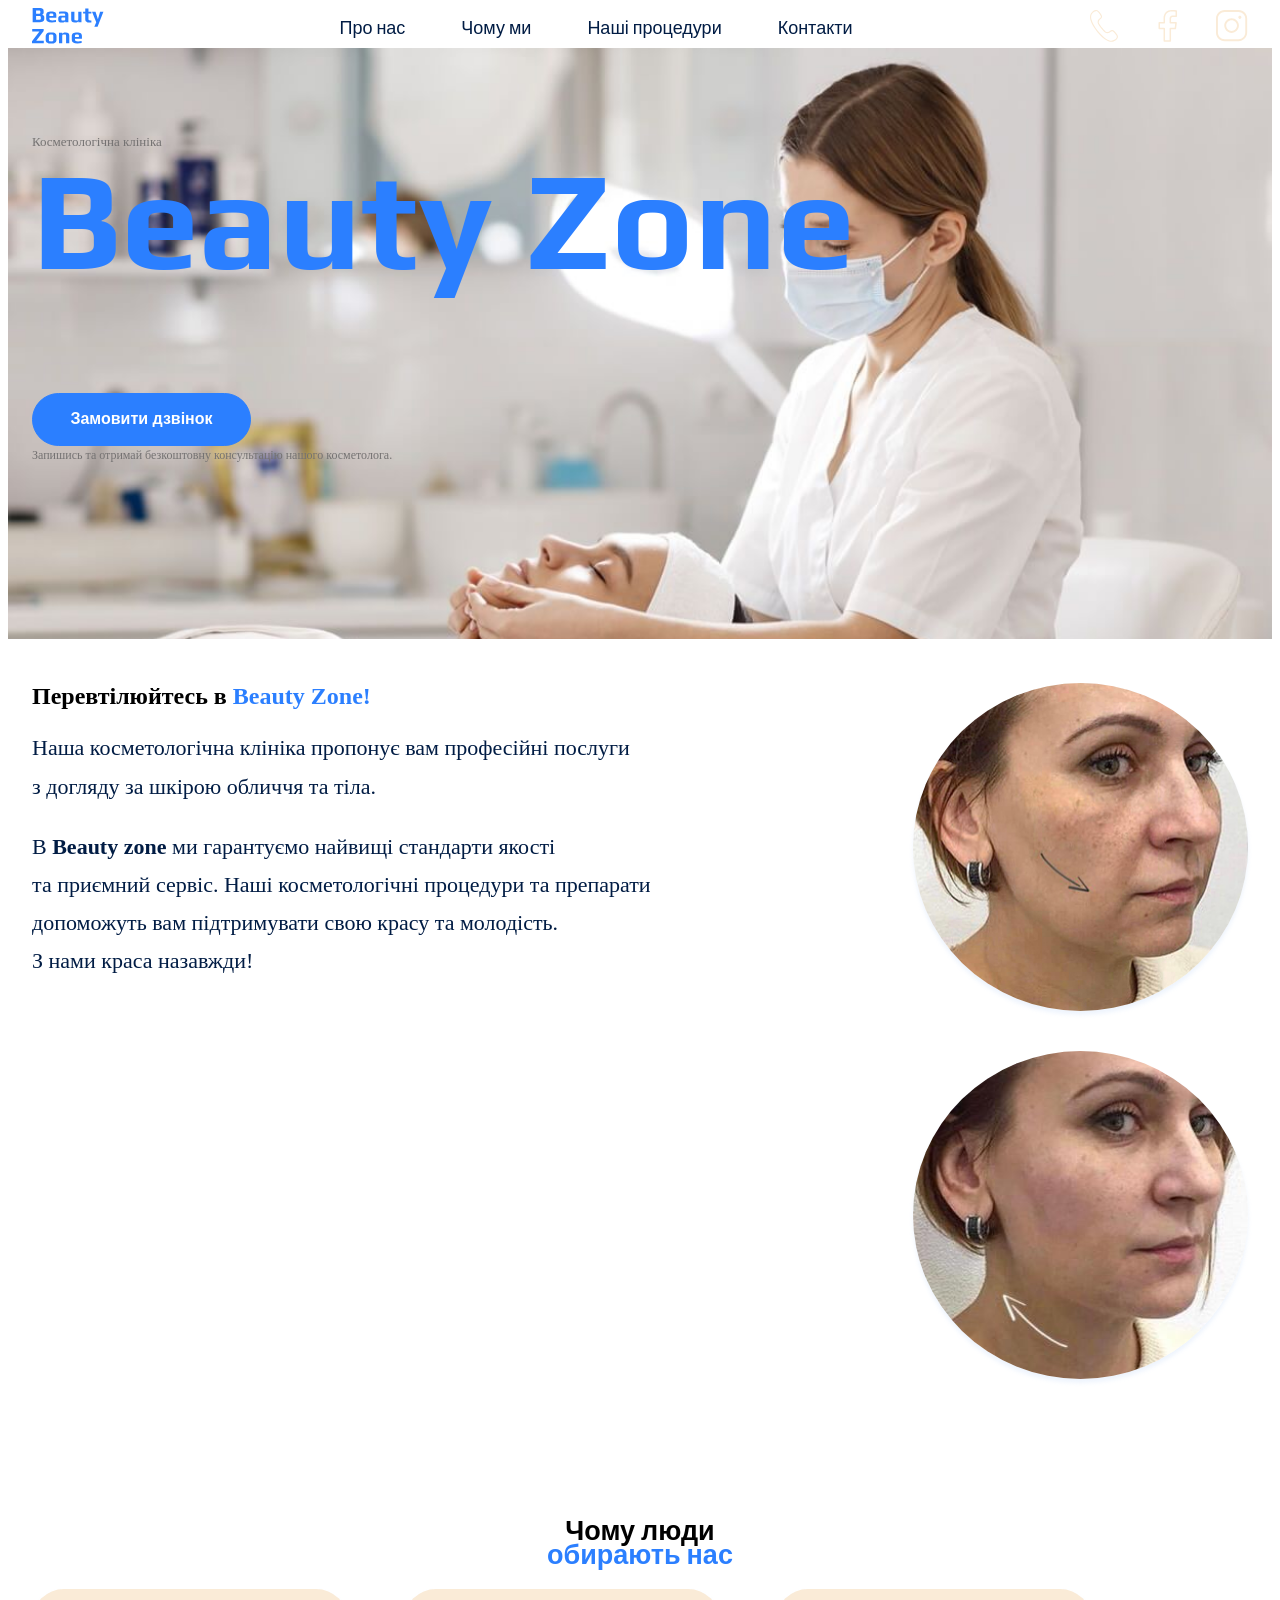
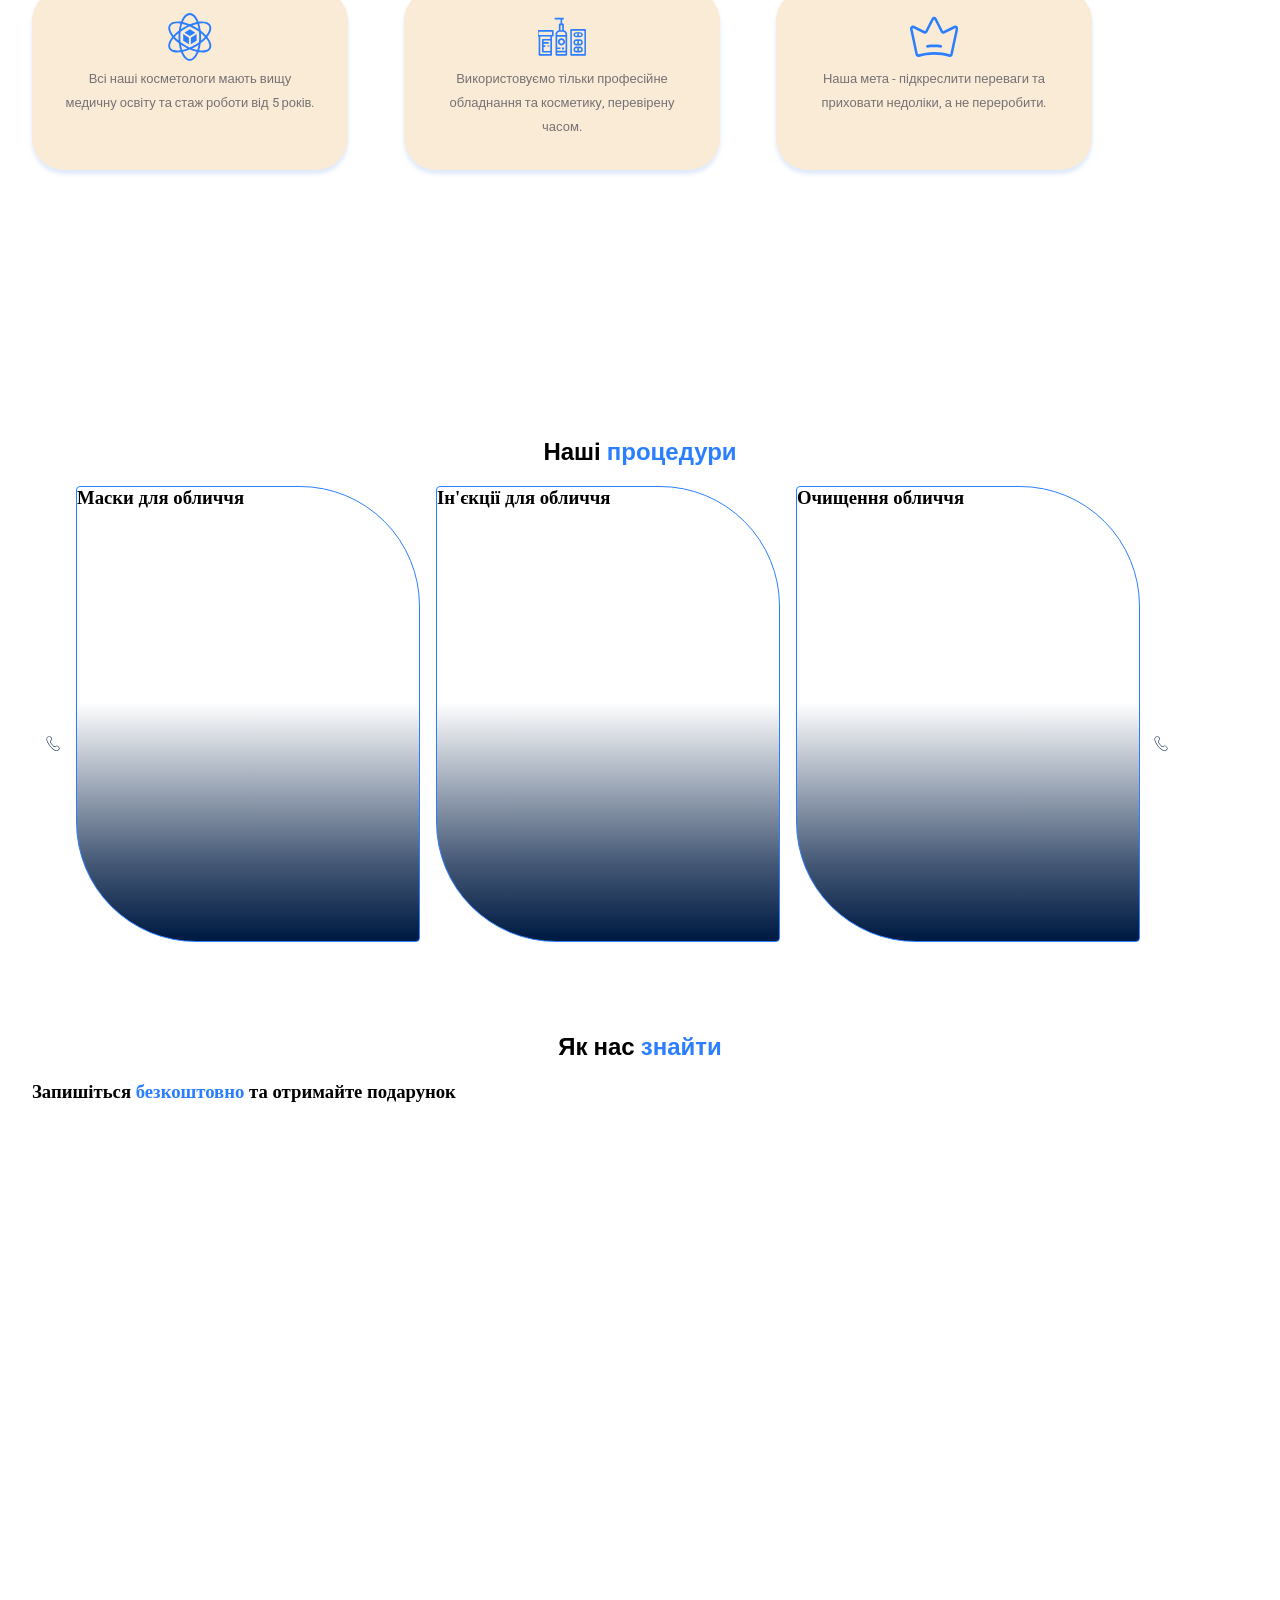
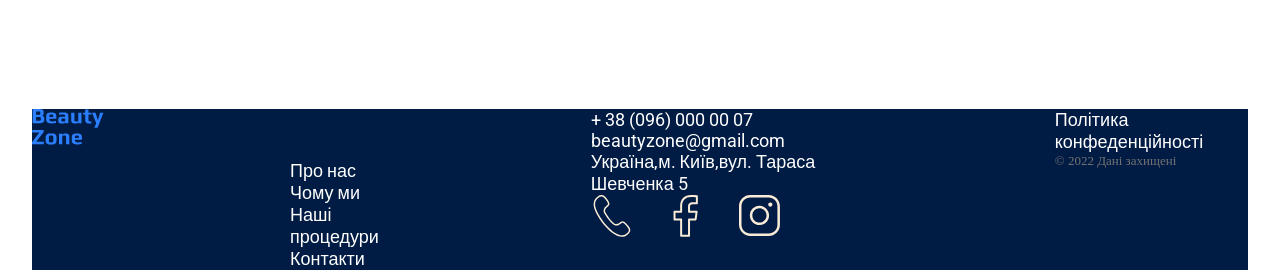
==== commit 06e30b03: "HW2work1april all" ====
--- a/index.html
+++ b/index.html
@@ -70,7 +70,7 @@
           <div class="aboutus-container">
             <div class="aboutus-text">
               <h2 class="aboutus-section-title">
-                Перевтілюйтесь в <span class="title-span">Beauty Zone</span>
+                Перевтілюйтесь в <span class="title-span">Beauty Zone!</span>
               </h2>
               <p class="text-us">
                 Наша косметологічна клініка пропонує вам професійні послуги
--- a/css/style.css
+++ b/css/style.css
@@ -45,6 +45,7 @@
 }
 a {
   display: inline-block;
+  font: 'Roboto', sans-serif;
 }
 h1,
 h2,
@@ -170,8 +171,6 @@
 /*aboutus-section*/
 .aboutus-section {
   /*text-align: left;*/
-  font-weight: 400;
-  font-size: 22px;
   padding-top: 37px;
 }
 .aboutus-container {
@@ -186,9 +185,15 @@
 aboutus-text {
   display: flex;
   padding: 40px;
+
   /*max-width: 674px;*/
 }
-
+.text-us {
+  font-weight: 400;
+  font-size: 22px;
+  line-height: 173%;
+  color: var(--primary);
+}
 /*.aboutus {
   margin-bottom: 40px;
 }*/
@@ -327,6 +332,9 @@
   border-radius: 32px;
   border: none;
 }
+.contacts-form span {
+  color: var(--color-brand);
+}
 /*####-----####*/
 
 /*footer*/
@@ -341,6 +349,11 @@
   gap: 186px;
   flex-grow: 1;
 }
+.footer-container,
+a {
+  font-weight: 400;
+  font-size: 16px;
+}
 
 .footer-link {
   display: flex;
@@ -355,5 +368,11 @@
   color: var(--color-brand);
   text-decoration: none;
 }
-
-/*####-----####*/
+.oher,
+p {
+  font-weight: 400;
+  font-size: 13px;
+  color: #747272;
+}
+
+/*####-----####*/
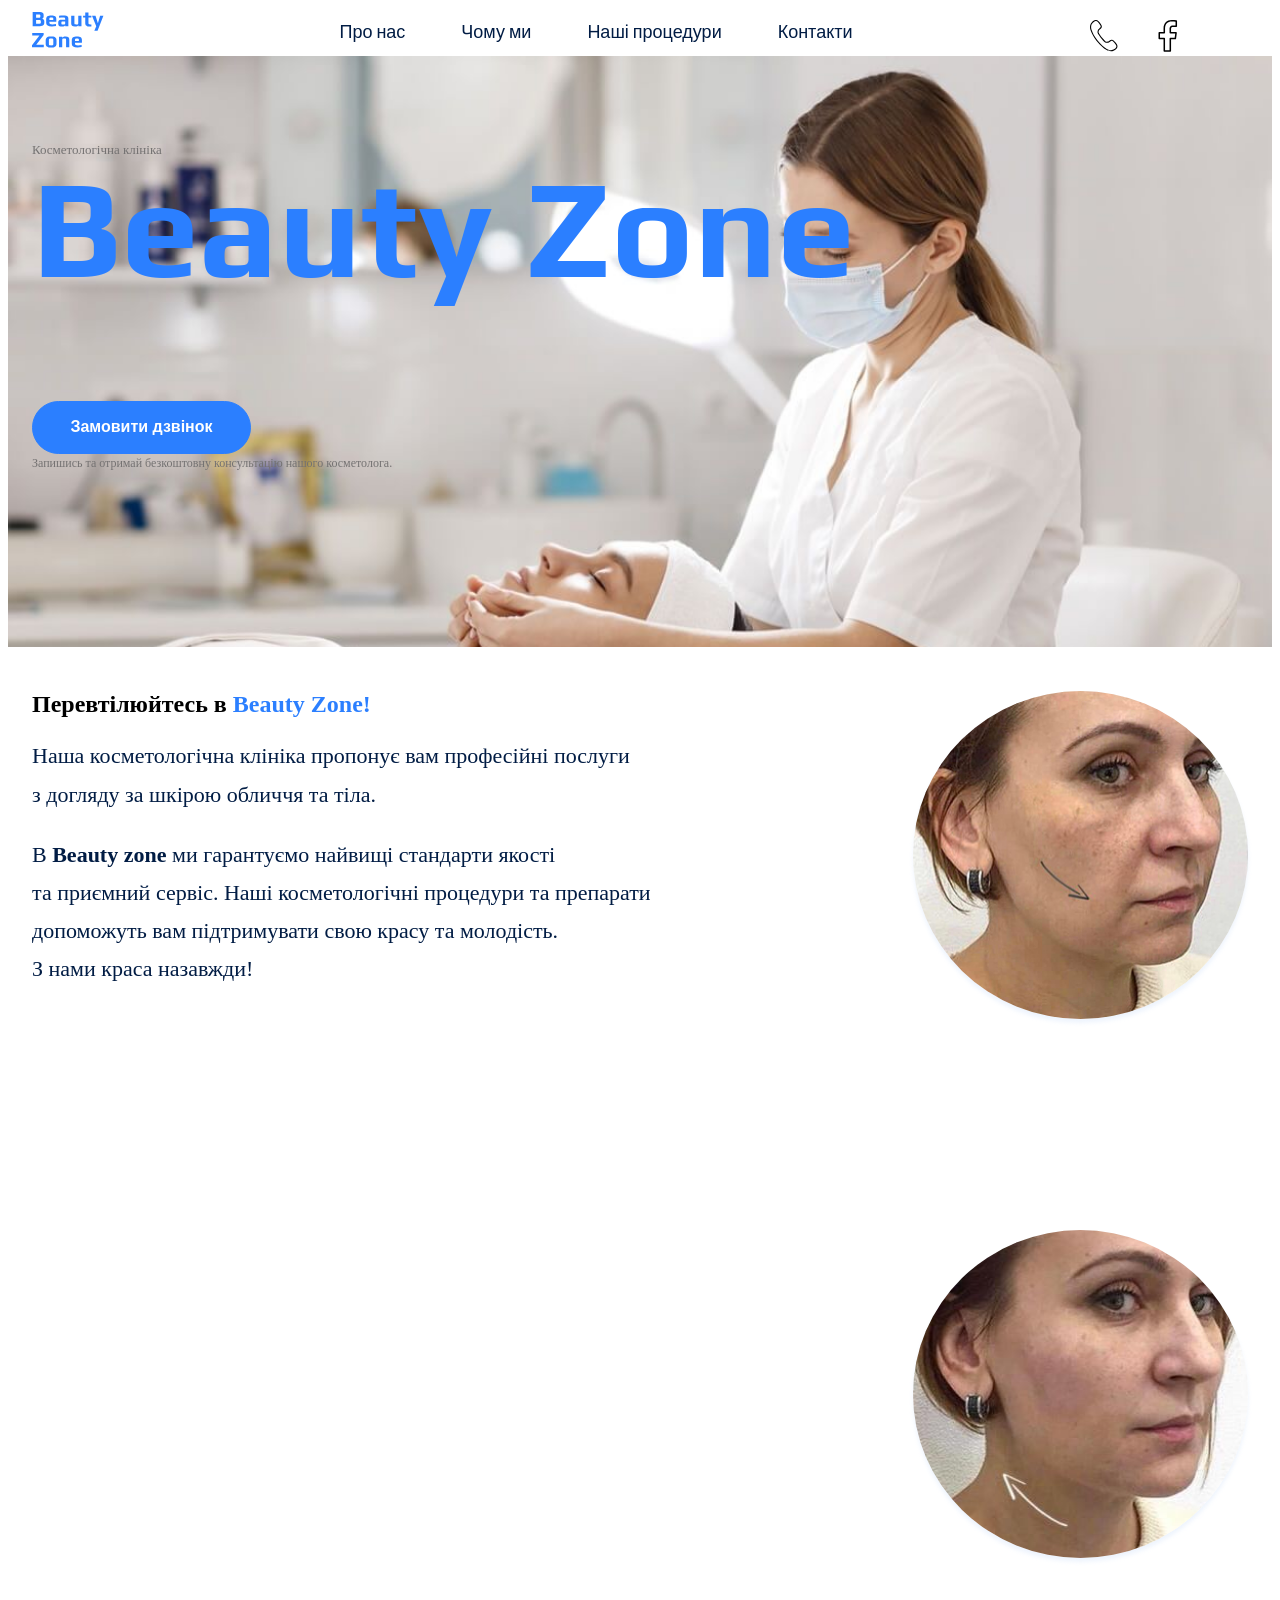
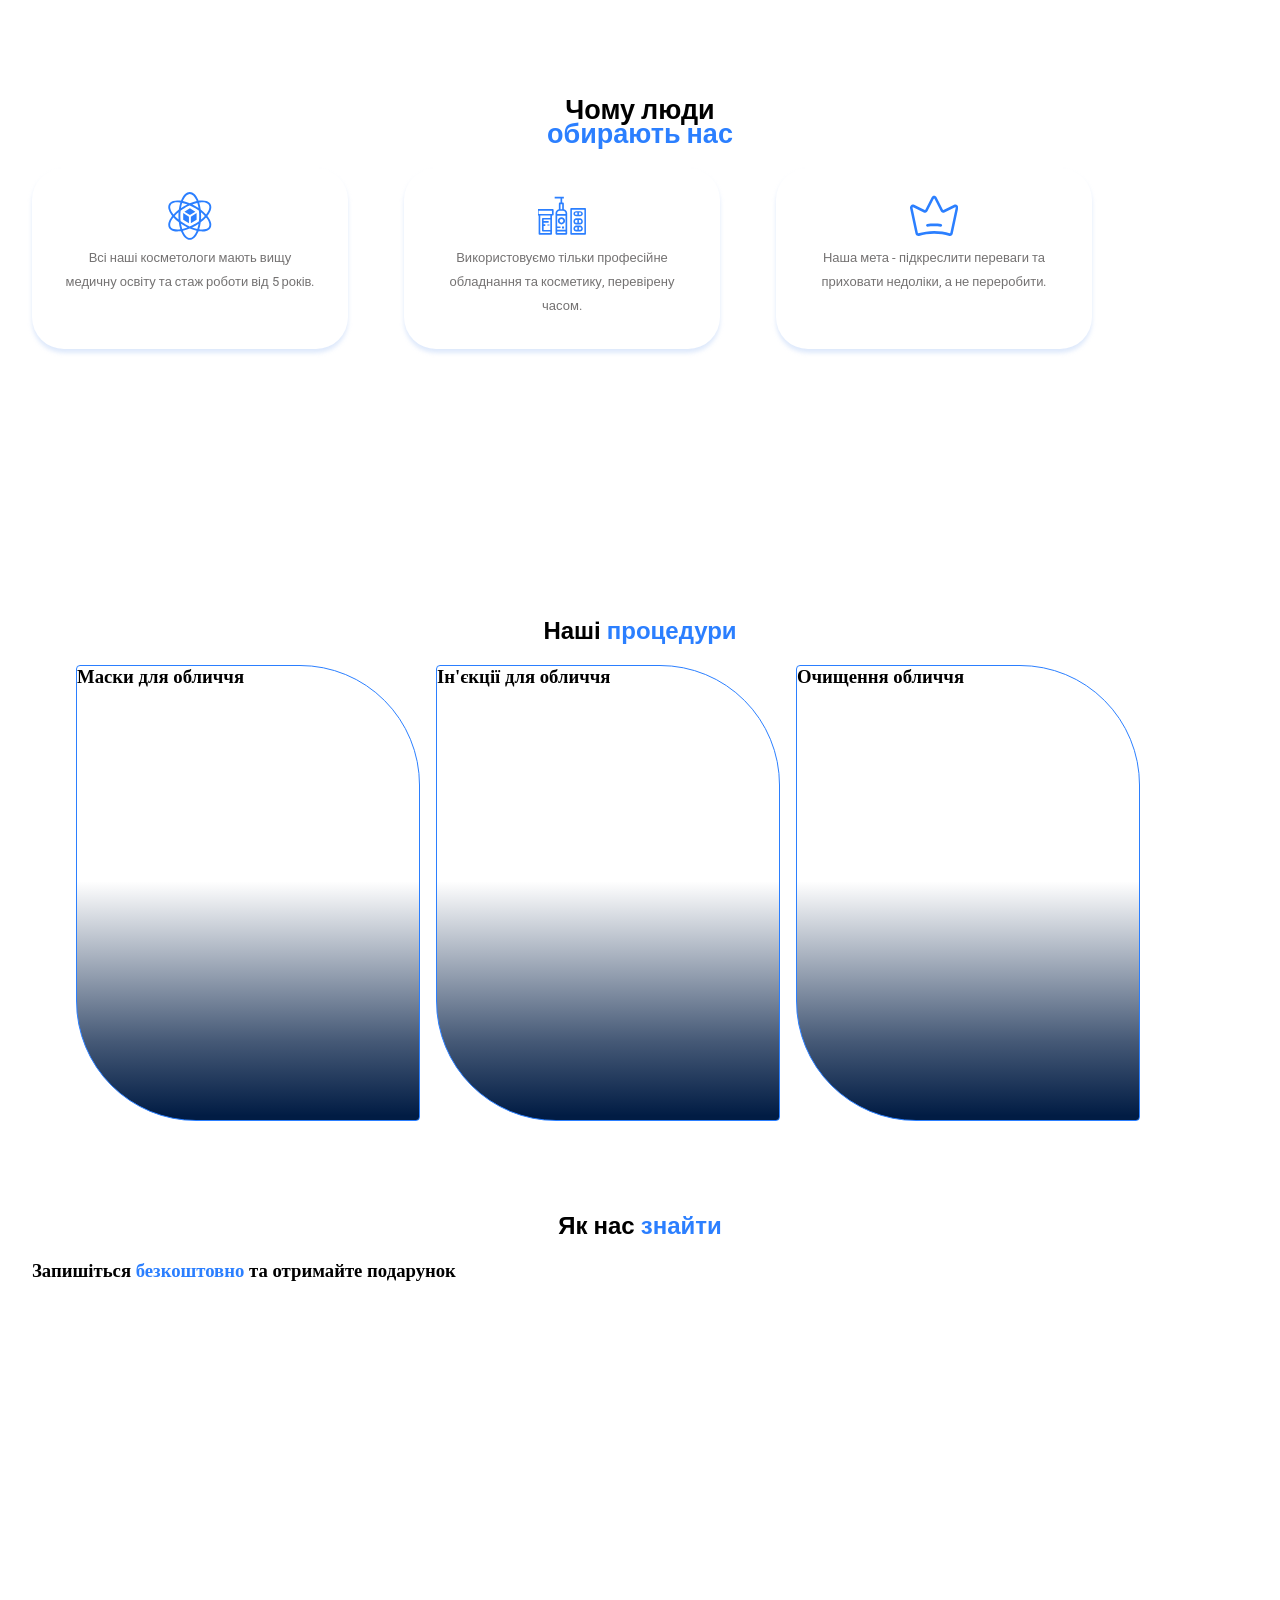
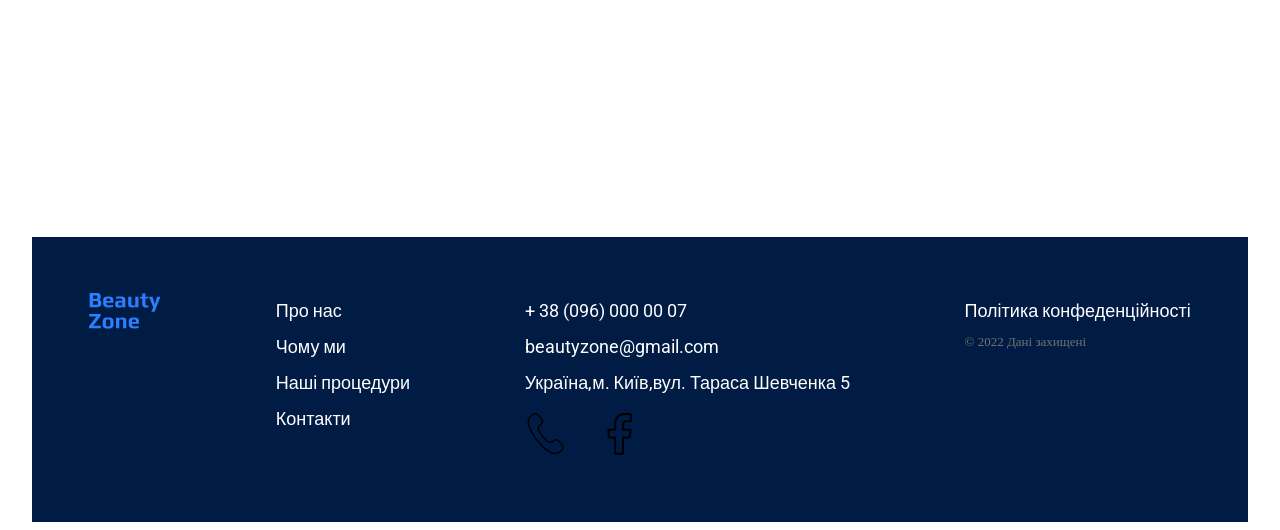
==== commit e7928674: "HWwork2aprl" ====
--- a/index.html
+++ b/index.html
@@ -27,7 +27,7 @@
               <li>
                 <a href="#">
                   <svg class="icon-follow-us" width="32" height="32">
-                    <use href="./images/Icons.svg#icon-telephone-icon"></use>
+                    <use href="./images/Icons.svg#icon-call"></use>
                   </svg>
                 </a>
               </li>
@@ -41,7 +41,7 @@
               <li>
                 <a href="#">
                   <svg class="icon-follow-us" width="32" height="32">
-                    <use href="./images/Icons.svg#icon-Instagram-icon"></use>
+                    <use href="./images/Icons.svg#icon-Insta"></use>
                   </svg>
                 </a>
               </li>
@@ -91,6 +91,12 @@
                 src="./images/beautydown.jpg"
                 alt="beautydown"
               />
+              <svg class="star-icon" width="35" height="35">
+                <use href="./images/Icons.svg#icon-Star-1"></use>
+              </svg>
+              <svg class="star-icon" width="56" height="56">
+                <use href="./images/Icons.svg#icon-Star-1"></use>
+              </svg>
               <img
                 class="beauty up"
                 src="./images/beautyup.jpg"
@@ -145,7 +151,7 @@
           <div class="fomats-container">
             <button class="arrows" type="button">
               <svg class="arrows-icon">
-                <use href="./images/Icons.svg#icon-arrow-left"></use>
+                <use href="./images/Icons.svg#icon-Arrow"></use>
               </svg>
             </button>
             <div class="ourprocedures-container">
@@ -178,7 +184,7 @@
             </div>
             <button class="arrows" type="button">
               <svg class="arrows-icon" width="44" height="44">
-                <use href="./images/Icons.svg#icon-arrow-right"></use>
+                <use href="./images/Icons.svg#icon-Arrow"></use>
               </svg>
             </button>
           </div>
@@ -251,7 +257,7 @@
               <li>
                 <a href="#">
                   <svg class="icon-follow-us" width="42" height="42">
-                    <use href="./images/Icons.svg#icon-telephone-icon"></use>
+                    <use href="./images/Icons.svg#icon-call"></use>
                   </svg>
                 </a>
               </li>
@@ -265,7 +271,7 @@
               <li>
                 <a href="#">
                   <svg class="icon-follow-us" width="42" height="42">
-                    <use href="./images/Icons.svg#icon-Instagram-icon"></use>
+                    <use href="./images/Icons.svg#icon-Insta"></use>
                   </svg>
                 </a>
               </li>
--- a/css/style.css
+++ b/css/style.css
@@ -115,7 +115,10 @@
 }
 .icon-follow-us {
   /* fill: var(--background1);*/
-  fill: antiquewhite;
+  fill: black;
+}
+.icon-follow-us:hover {
+  fill: var(--color-brand);
 }
 .section-title {
   font-family: 'Play', sans-serif;
@@ -178,7 +181,7 @@
   margin-bottom: 140px;
   /*justify-content: space-around;*/
   /*justify-content:;*/
-  /*align-items: flex-start;*/
+  align-items: flex-start;
   justify-content: space-between;
 }
 
@@ -205,13 +208,12 @@
   /*height: 100px;*/
   gap: 40px;
 }
-/*.down {
+.down {
   align-self: flex-start;
 } /* Вверху слева */
-/*.up {
+.up {
   align-self: flex-end;
 }
-
 /* Внизу справа */
 .beauty {
   width: 335px;
@@ -244,7 +246,7 @@
   width: 316px;
   height: 181px;
   box-shadow: 0 4px 4px 0 rgba(168, 198, 245, 0.38);
-  background: antiquewhite;
+  background: white;
   padding: 24px 32px;
   font-family: 'Roboto', sans-serif;
   font-weight: 400;
@@ -339,15 +341,15 @@
 
 /*footer*/
 .footer {
-  padding-top: 51px;
 }
 .footer-container {
   display: flex;
   background-color: var(--primary);
-  align-content: center;
-  justify-content: space-between;
-  gap: 186px;
+  /*align-content: center;*/
+  justify-content: space-around;
   flex-grow: 1;
+  padding: 56px 0;
+  line-height: 2;
 }
 .footer-container,
 a {
@@ -364,9 +366,11 @@
   flex-grow: 1;
 }
 .footer-link:hover {
-  display: flex;
   color: var(--color-brand);
   text-decoration: none;
+}
+.follow-us {
+  padding-top: 12px;
 }
 .oher,
 p {
